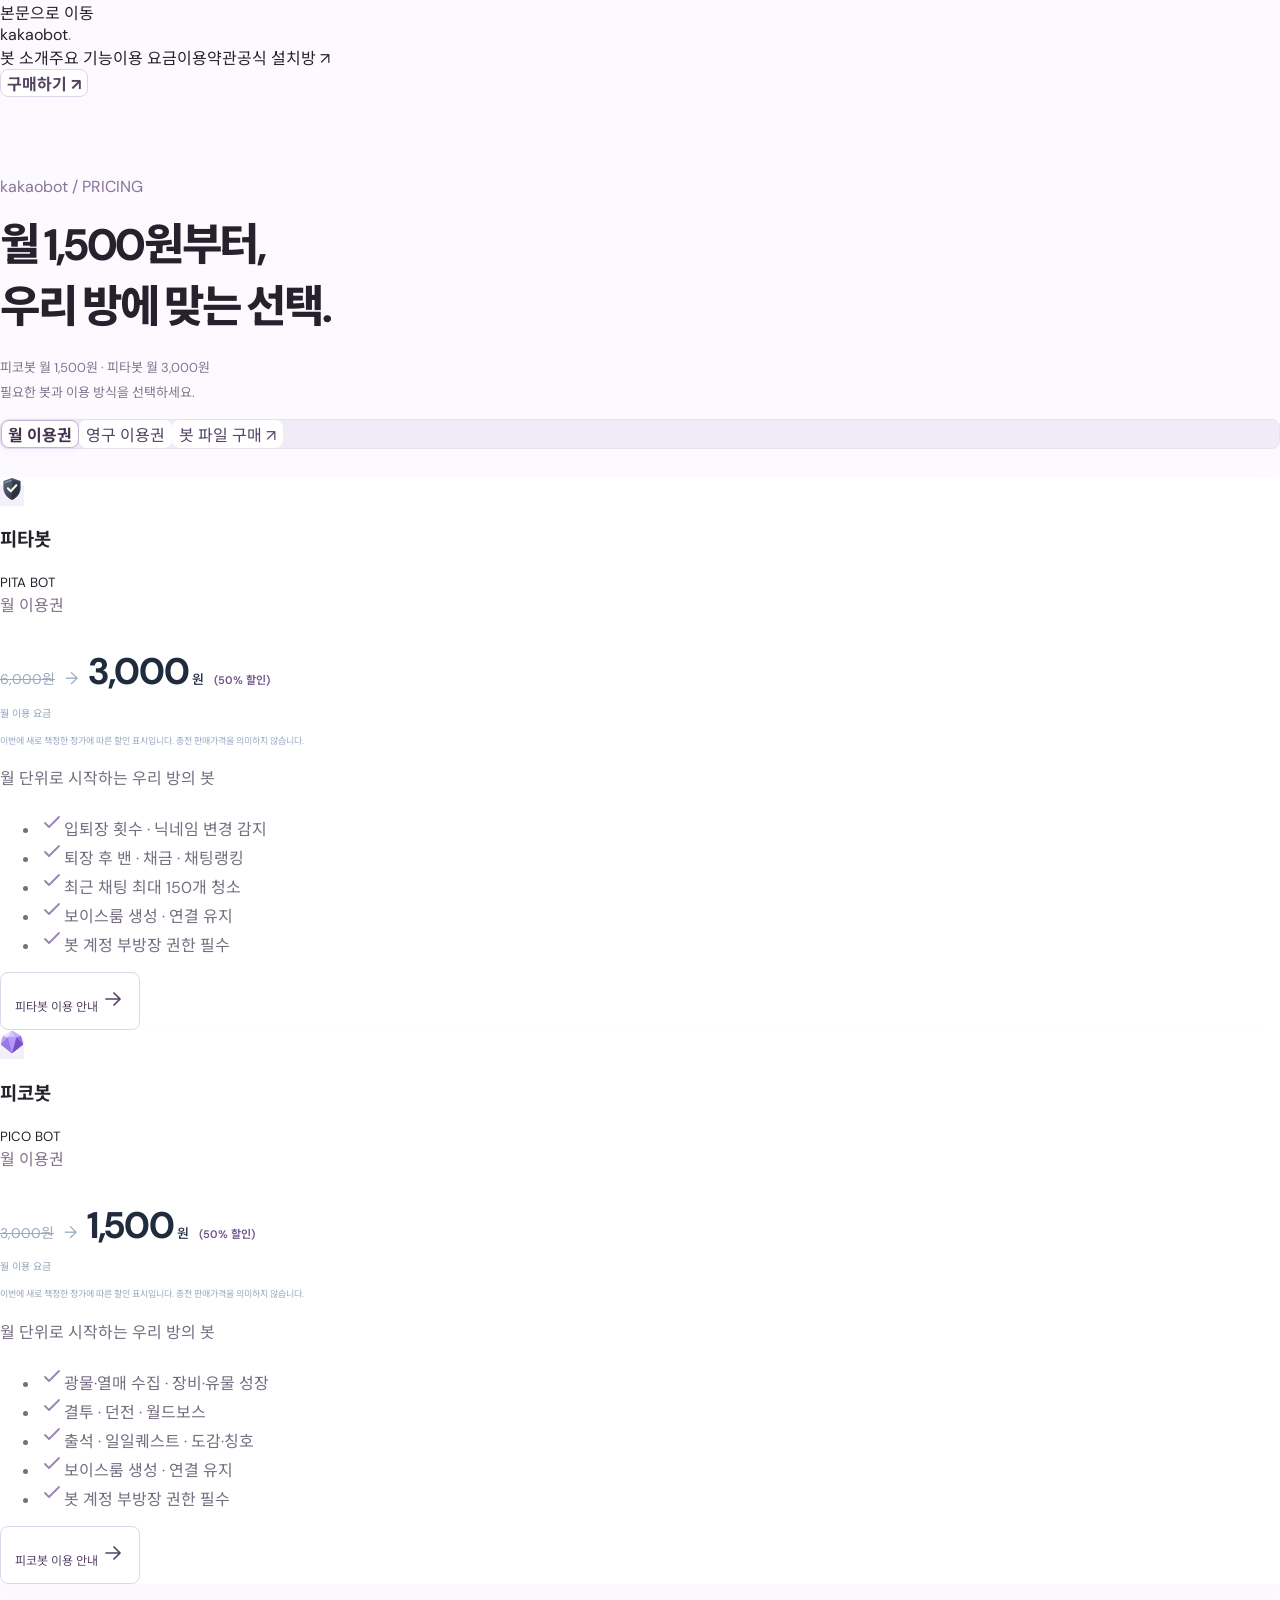
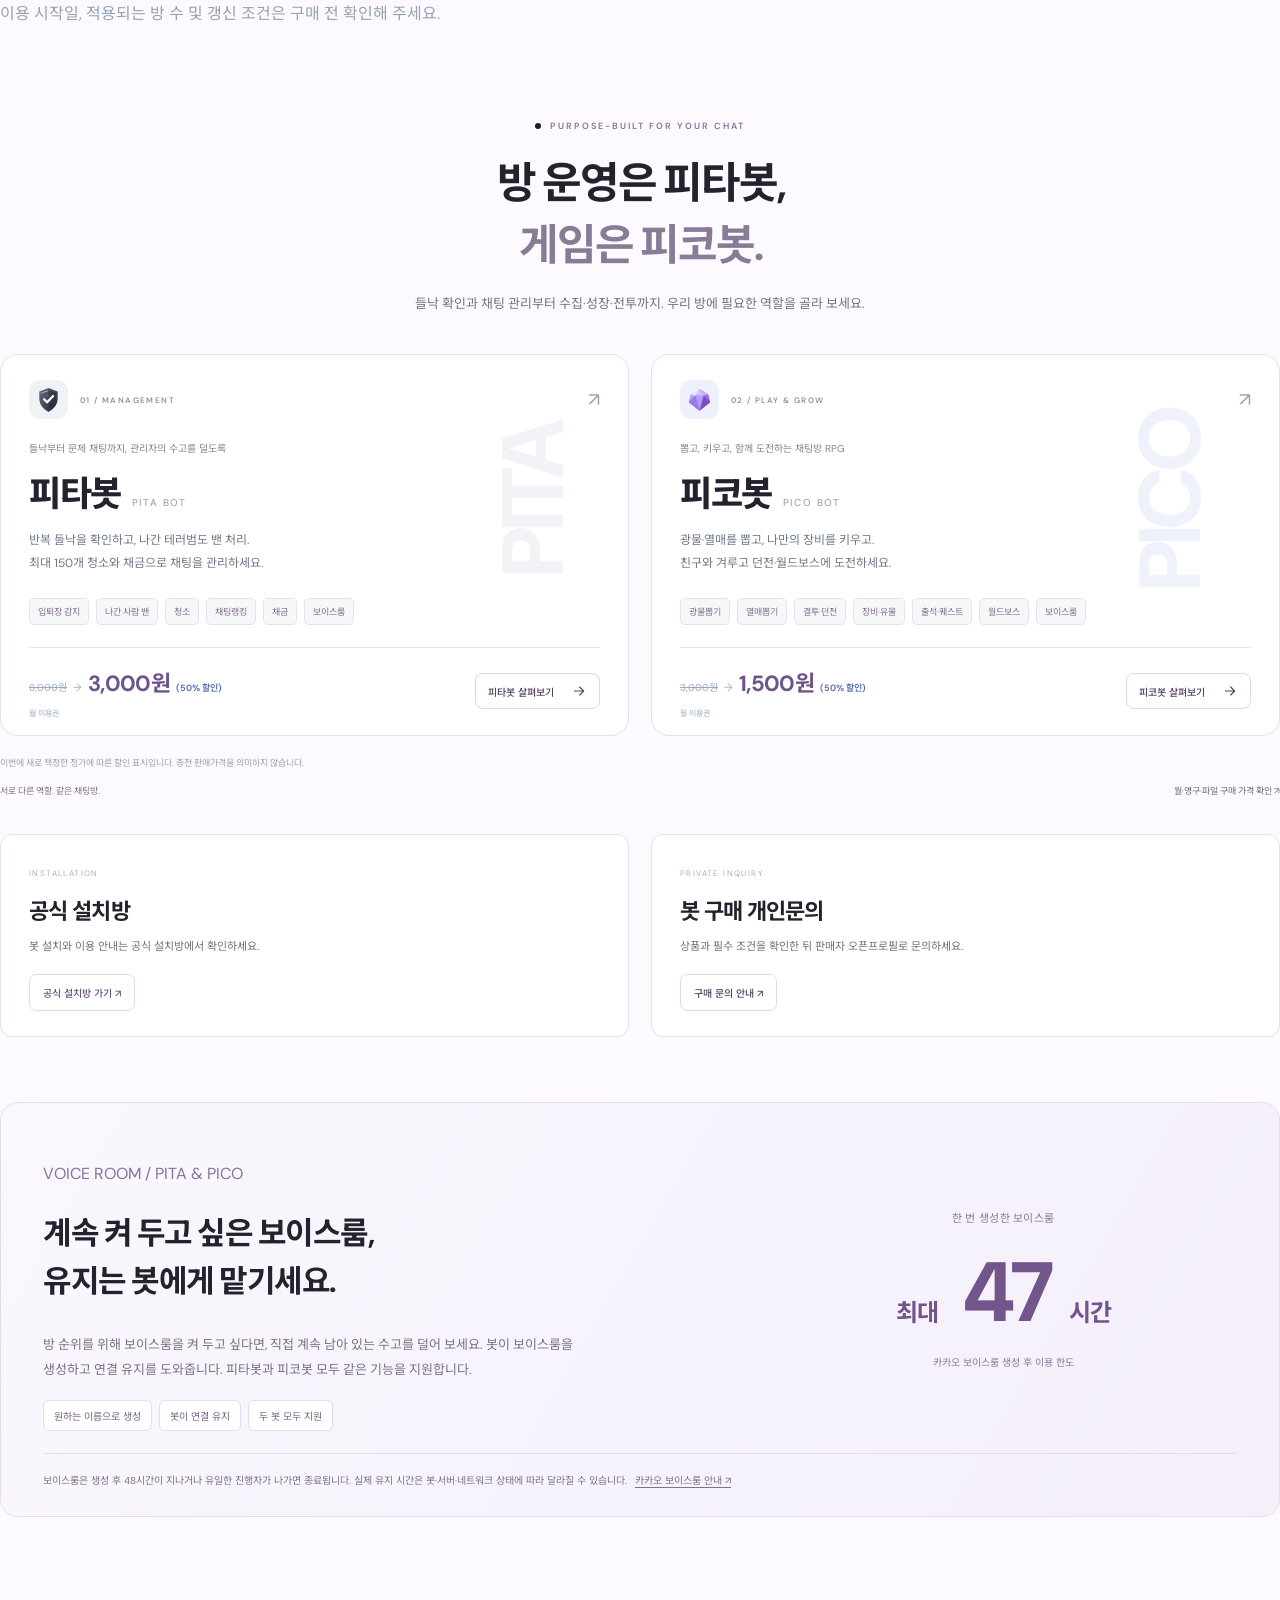
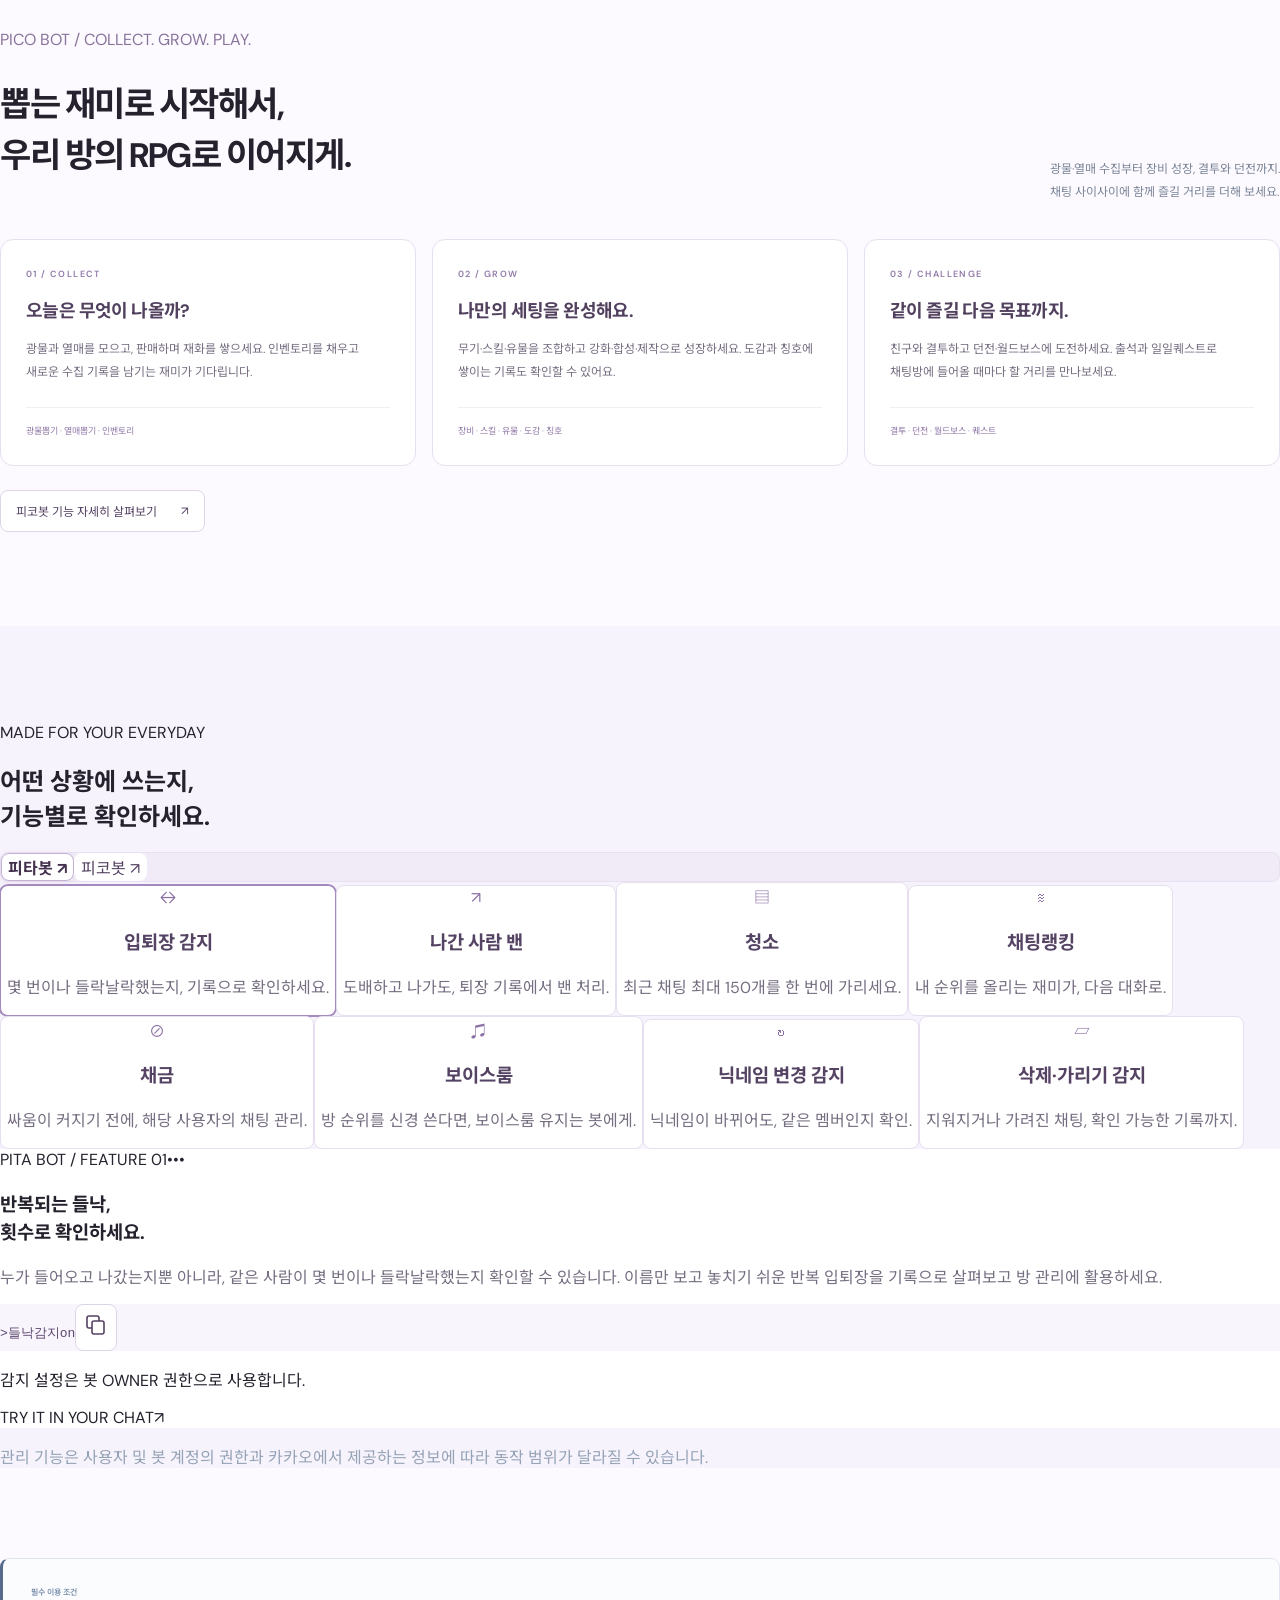
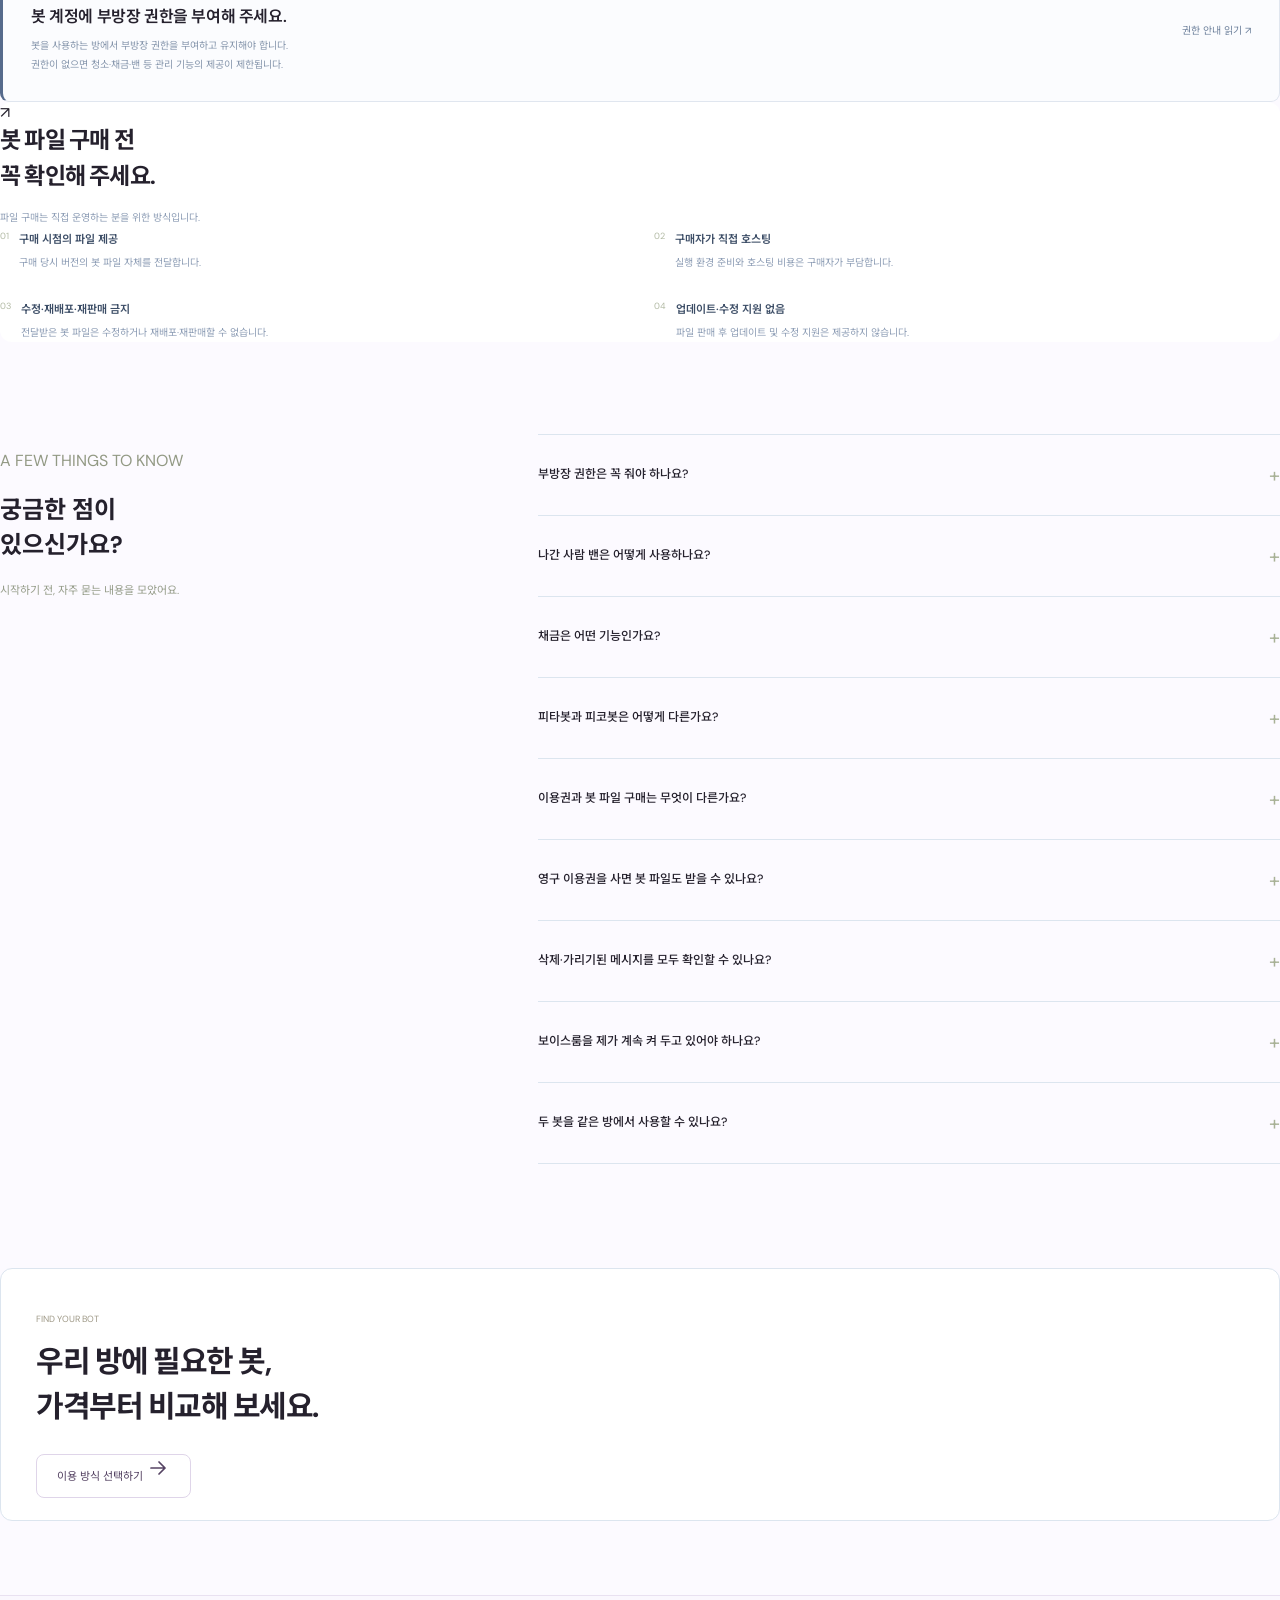
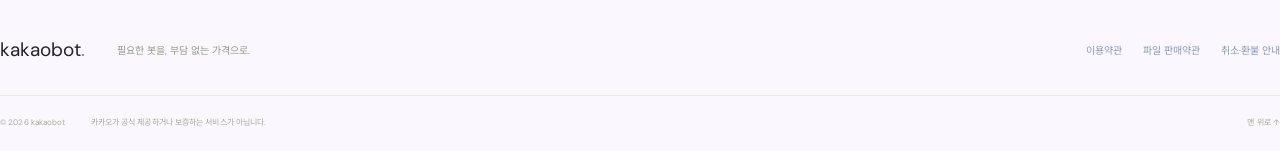
==== index.html @ 2b7bf0dc "Add the kakaobot website for GitHub Pages" ====
<!doctype html>
<html lang="ko">
<head>
  <meta charset="utf-8">
  <meta name="viewport" content="width=device-width,initial-scale=1">
  <meta name="theme-color" content="#fcfaff">
  <meta name="description" content="피코봇 월 1,500원, 피타봇 월 3,000원. 입퇴장·채팅 관리부터 광물·열매뽑기, 결투·던전과 보이스룸 유지까지. 월·영구 이용권과 파일 구매 가격을 확인하세요.">
  <meta property="og:type" content="website">
  <meta property="og:title" content="kakaobot — 월 1,500원부터 시작하는 카카오톡 봇">
  <meta property="og:description" content="피코봇 월 1,500원 · 피타봇 월 3,000원. 우리 방에 필요한 관리·게임·보이스룸 기능을 부담 없는 가격으로.">
  <meta property="og:site_name" content="kakaobot">
  <meta property="og:url" content="https://26on30318-oss.github.io/pita-pico-site/">
  <title>kakaobot — 월 1,500원부터 시작하는 카카오톡 봇</title>
  <link rel="icon" href="./favicon.svg" type="image/svg+xml">
  <link rel="stylesheet" href="./style.css">
  <script src="./app.js" defer></script>
</head>
<body>
<svg class="svg-library" aria-hidden="true" xmlns="http://www.w3.org/2000/svg">
  <defs>
    <linearGradient id="shield-gradient" x1="0" y1="0" x2="1" y2="1"><stop stop-color="#657080"/><stop offset="1" stop-color="#202735"/></linearGradient>
    <linearGradient id="gem-gradient" x1="0" y1="0" x2="1" y2="1"><stop stop-color="#9aade9"/><stop offset="1" stop-color="#4058bb"/></linearGradient>
    <symbol id="icon-shield" viewBox="0 0 120 134"><path d="M60 5 108 23v38c0 30-21 54-48 68C33 115 12 91 12 61V23Z" fill="url(#shield-gradient)"/><path d="m60 14 39 15v32c0 25-17 46-39 59Z" fill="#18202d" opacity=".38"/><path d="m37 63 16 16 31-33" fill="none" stroke="#fff9ed" stroke-width="12" stroke-linecap="round" stroke-linejoin="round"/><path d="m22 31 34-12" stroke="#a8b3c4" stroke-width="5" stroke-linecap="round"/></symbol>
    <symbol id="icon-gem" viewBox="0 0 140 140"><path d="m70 4 52 31 13 49-65 51L5 84l13-49Z" fill="url(#gem-gradient)"/><path d="m70 4 25 40H45Z" fill="#d5c4ff"/><path d="m18 35 27 9L5 84Z" fill="#b8a0f7"/><path d="m122 35-27 9 40 40Z" fill="#956de7"/><path d="m45 44 25 91L5 84Z" fill="#9d76ea"/><path d="m95 44-25 91 65-51Z" fill="#7650c4"/><path d="M45 44h50l-25 91Z" fill="#b697fb"/><path d="m70 4 52 31-27 9Z" fill="#c6adff"/><path d="m70 4-52 31 27 9Z" fill="#eee4ff"/><path d="m24 34 42-25" stroke="#fff" stroke-width="3" opacity=".6" stroke-linecap="round"/></symbol>
    <symbol id="icon-arrow" viewBox="0 0 24 24"><path d="M5 12h14m-6-6 6 6-6 6" fill="none" stroke="currentColor" stroke-width="1.7" stroke-linecap="round" stroke-linejoin="round"/></symbol>
    <symbol id="icon-check" viewBox="0 0 24 24"><path d="m5 12 4 4L19 6" fill="none" stroke="currentColor" stroke-width="1.8" stroke-linecap="round" stroke-linejoin="round"/></symbol>
    <symbol id="icon-copy" viewBox="0 0 24 24"><rect x="8" y="8" width="12" height="13" rx="2" fill="none" stroke="currentColor" stroke-width="1.6"/><path d="M15 8V5a2 2 0 0 0-2-2H5a2 2 0 0 0-2 2v8a2 2 0 0 0 2 2h3" fill="none" stroke="currentColor" stroke-width="1.6"/></symbol>
  </defs>
</svg>
<a class="skip-link" href="#main">본문으로 이동</a>
<header class="site-header">
  <div class="nav-wrap">
    <a href="#" class="brand" aria-label="kakaobot 홈"><span class="brand-symbol"><i></i><i></i></span><span>kakaobot<span class="brand-dot">.</span></span></a>
    <nav aria-label="주 메뉴"><a href="#bots">봇 소개</a><a href="#features">주요 기능</a><a href="#pricing">이용 요금</a><a href="./terms/">이용약관</a><a href="https://open.kakao.com/o/pg3SsNPi" target="_blank" rel="noopener">공식 설치방 ↗</a></nav>
    <button class="nav-cta" data-order>구매하기 <span aria-hidden="true">↗</span></button>
  </div>
</header>
<main id="main">
  <section class="section-wrap pricing-section" id="pricing" aria-labelledby="pricing-title">
    <div class="pricing-head"><p class="eyebrow">kakaobot / PRICING</p><h1 id="pricing-title">월 1,500원부터,<br>우리 방에 맞는 선택.</h1><p>피코봇 월 1,500원 · 피타봇 월 3,000원<br>필요한 봇과 이용 방식을 선택하세요.</p><div class="pill-tabs pricing-tabs" role="tablist" aria-label="구매 방식"><button role="tab" id="plan-month" aria-selected="true" aria-controls="price-grid" data-plan="month">월 이용권</button><button role="tab" id="plan-lifetime" aria-selected="false" aria-controls="price-grid" data-plan="lifetime" tabindex="-1">영구 이용권</button><button role="tab" id="plan-file" aria-selected="false" aria-controls="price-grid" data-plan="file" tabindex="-1">봇 파일 구매 <span>↗</span></button></div></div>
    <div class="price-grid" id="price-grid" role="tabpanel" aria-labelledby="plan-month"></div>
    <p class="plan-note" id="plan-note"></p>
  </section>
<section class="premium-hero section-wrap" id="bots"><p class="premium-overline"><i></i> PURPOSE-BUILT FOR YOUR CHAT</p><h2 class="product-intro-title">방 운영은 피타봇,<br><span>게임은 피코봇.</span></h2><p class="premium-description">들낙 확인과 채팅 관리부터 수집·성장·전투까지.<br class="premium-mobile-br"> 우리 방에 필요한 역할을 골라 보세요.</p><div class="premium-products">
<article class="premium-product"><div class="premium-card-top"><span class="premium-symbol"><svg aria-hidden="true"><use href="#icon-shield"/></svg></span><span>01 / MANAGEMENT</span><i>↗</i></div><div class="premium-card-body"><p>들낙부터 문제 채팅까지, 관리자의 수고를 덜도록</p><h2>피타봇<small>PITA BOT</small></h2><p>반복 들낙을 확인하고, 나간 테러범도 밴 처리.<br>최대 150개 청소와 채금으로 채팅을 관리하세요.</p><span class="premium-watermark" aria-hidden="true">PITA</span></div><ul class="premium-tags"><li>입퇴장 감지</li><li>나간 사람 밴</li><li>청소</li><li>채팅랭킹</li><li>채금</li><li>보이스룸</li></ul><div class="premium-card-bottom"><div class="premium-price-stack"><p class="premium-sale-line"><del>6,000원</del><span>→</span><b>3,000원</b><em>(50% 할인)</em></p><small>월 이용권</small></div><button data-show-features="pita">피타봇 살펴보기 <svg><use href="#icon-arrow"/></svg></button></div></article>
<article class="premium-product premium-pico"><div class="premium-card-top"><span class="premium-symbol"><svg aria-hidden="true"><use href="#icon-gem"/></svg></span><span>02 / PLAY & GROW</span><i>↗</i></div><div class="premium-card-body"><p>뽑고, 키우고, 함께 도전하는 채팅방 RPG</p><h2>피코봇<small>PICO BOT</small></h2><p>광물·열매를 뽑고, 나만의 장비를 키우고.<br>친구와 겨루고 던전·월드보스에 도전하세요.</p><span class="premium-watermark" aria-hidden="true">PICO</span></div><ul class="premium-tags"><li>광물뽑기</li><li>열매뽑기</li><li>결투·던전</li><li>장비·유물</li><li>출석·퀘스트</li><li>월드보스</li><li>보이스룸</li></ul><div class="premium-card-bottom"><div class="premium-price-stack"><p class="premium-sale-line"><del>3,000원</del><span>→</span><b>1,500원</b><em>(50% 할인)</em></p><small>월 이용권</small></div><button data-show-features="pico">피코봇 살펴보기 <svg><use href="#icon-arrow"/></svg></button></div></article>
</div><p class="premium-reference-note">이번에 새로 책정한 정가에 따른 할인 표시입니다. 종전 판매가격을 의미하지 않습니다.</p><div class="premium-note"><span>서로 다른 역할. 같은 채팅방.</span><a href="#pricing">월·영구·파일 구매 가격 확인 ↗</a></div></section>
<section class="contact-choices section-wrap" aria-label="설치와 구매 문의"><article><span>INSTALLATION</span><h2>공식 설치방</h2><p>봇 설치와 이용 안내는 공식 설치방에서 확인하세요.</p><a href="https://open.kakao.com/o/pg3SsNPi" target="_blank" rel="noopener">공식 설치방 가기 ↗</a></article><article><span>PRIVATE INQUIRY</span><h2>봇 구매 개인문의</h2><p>상품과 필수 조건을 확인한 뒤 판매자 오픈프로필로 문의하세요.</p><button data-order>구매 문의 안내 ↗</button></article></section>

<section class="shared-voice section-wrap" id="voice-room" aria-labelledby="voice-room-title">
  <div class="shared-voice-copy"><p class="eyebrow">VOICE ROOM / PITA &amp; PICO</p><h2 id="voice-room-title">계속 켜 두고 싶은 보이스룸,<br>유지는 봇에게 맡기세요.</h2><p>방 순위를 위해 보이스룸을 켜 두고 싶다면, 직접 계속 남아 있는 수고를 덜어 보세요. 봇이 보이스룸을 생성하고 연결 유지를 도와줍니다. 피타봇과 피코봇 모두 같은 기능을 지원합니다.</p><ul class="voice-benefits"><li>원하는 이름으로 생성</li><li>봇이 연결 유지</li><li>두 봇 모두 지원</li></ul></div>
  <div class="voice-duration"><span>한 번 생성한 보이스룸</span><strong>최대 <b data-count-up="48" aria-hidden="true">48</b><span class="visually-hidden">48</span>시간</strong><p>카카오 보이스룸 생성 후 이용 한도</p></div>
  <p class="voice-duration-note">보이스룸은 생성 후 48시간이 지나거나 유일한 진행자가 나가면 종료됩니다. 실제 유지 시간은 봇·서버·네트워크 상태에 따라 달라질 수 있습니다. <a href="https://www.kakaocorp.com/page/service/service/voiceroom" target="_blank" rel="noopener">카카오 보이스룸 안내 ↗</a></p>
</section>
<section class="pico-story section-wrap" aria-labelledby="pico-story-title">
  <div class="pico-story-heading"><div><p class="eyebrow">PICO BOT / COLLECT. GROW. PLAY.</p><h2 id="pico-story-title">뽑는 재미로 시작해서,<br>우리 방의 RPG로 이어지게.</h2></div><p>광물·열매 수집부터 장비 성장, 결투와 던전까지.<br>채팅 사이사이에 함께 즐길 거리를 더해 보세요.</p></div>
  <div class="pico-story-grid">
    <article><span class="pico-story-number">01 / COLLECT</span><h3>오늘은 무엇이 나올까?</h3><p>광물과 열매를 모으고, 판매하며 재화를 쌓으세요. 인벤토리를 채우고 새로운 수집 기록을 남기는 재미가 기다립니다.</p><span class="pico-story-keywords">광물뽑기 · 열매뽑기 · 인벤토리</span></article>
    <article><span class="pico-story-number">02 / GROW</span><h3>나만의 세팅을 완성해요.</h3><p>무기·스킬·유물을 조합하고 강화·합성·제작으로 성장하세요. 도감과 칭호에 쌓이는 기록도 확인할 수 있어요.</p><span class="pico-story-keywords">장비 · 스킬 · 유물 · 도감 · 칭호</span></article>
    <article><span class="pico-story-number">03 / CHALLENGE</span><h3>같이 즐길 다음 목표까지.</h3><p>친구와 결투하고 던전·월드보스에 도전하세요. 출석과 일일퀘스트로 채팅방에 들어올 때마다 할 거리를 만나보세요.</p><span class="pico-story-keywords">결투 · 던전 · 월드보스 · 퀘스트</span></article>
  </div><button class="pico-story-link" data-show-features="pico">피코봇 기능 자세히 살펴보기 <span aria-hidden="true">↗</span></button>
</section>
  <section class="feature-section" id="features" aria-labelledby="features-title"><div class="section-wrap">
    <div class="section-heading"><div><p class="eyebrow">MADE FOR YOUR EVERYDAY</p><h2 id="features-title">어떤 상황에 쓰는지,<br>기능별로 확인하세요.</h2></div><div class="pill-tabs feature-tabs" role="tablist" aria-label="봇별 기능"><button id="features-pita" role="tab" aria-selected="true" aria-controls="feature-content" data-feature-bot="pita">피타봇 <span>↗</span></button><button id="features-pico" role="tab" aria-selected="false" aria-controls="feature-content" data-feature-bot="pico" tabindex="-1">피코봇 <span>↗</span></button></div></div>
    <div id="feature-content" class="feature-layout" role="tabpanel" aria-labelledby="features-pita"><div id="feature-list" class="feature-list"></div><aside class="feature-detail" id="feature-detail"></aside></div>
    <p class="feature-disclaimer" id="feature-disclaimer"></p>
  </div></section>



  <section class="purchase-conditions section-wrap" aria-label="구매 전 이용 조건">
    <div class="permission-banner"><div><span>필수 이용 조건</span><h3>봇 계정에 부방장 권한을 부여해 주세요.</h3><p>봇을 사용하는 방에서 부방장 권한을 부여하고 유지해야 합니다.<br>권한이 없으면 청소·채금·밴 등 관리 기능의 제공이 제한됩니다.</p></div><a href="./terms/#permission">권한 안내 읽기 ↗</a></div><div class="file-policy"><div><span class="policy-icon">↗</span><h3>봇 파일 구매 전<br> 꼭 확인해 주세요.</h3><p>파일 구매는 직접 운영하는 분을 위한 방식입니다.</p></div><ul><li><span>01</span><div><b>구매 시점의 파일 제공</b><p>구매 당시 버전의 봇 파일 자체를 전달합니다.</p></div></li><li><span>02</span><div><b>구매자가 직접 호스팅</b><p>실행 환경 준비와 호스팅 비용은 구매자가 부담합니다.</p></div></li><li><span>03</span><div><b>수정·재배포·재판매 금지</b><p>전달받은 봇 파일은 수정하거나 재배포·재판매할 수 없습니다.</p></div></li><li><span>04</span><div><b>업데이트·수정 지원 없음</b><p>파일 판매 후 업데이트 및 수정 지원은 제공하지 않습니다.</p></div></li></ul></div>
  </section>

  <section class="faq-section section-wrap" id="faq" aria-labelledby="faq-title"><div><p class="eyebrow">A FEW THINGS TO KNOW</p><h2 id="faq-title">궁금한 점이<br> 있으신가요?</h2><p>시작하기 전, 자주 묻는 내용을 모았어요.</p></div><div class="faq-list"><details><summary>부방장 권한은 꼭 줘야 하나요?<span aria-hidden="true">+</span></summary><p>네. 사용하는 방에서 봇 계정에 부방장 권한을 부여하고 유지하는 것이 필수 이용 조건입니다. 청소·채금·밴 등 관리 기능은 카카오에서 요구하는 권한이 있어야 처리할 수 있습니다.</p></details><details><summary>나간 사람 밴은 어떻게 사용하나요?<span aria-hidden="true">+</span></summary><p>피타봇의 퇴장 감지 알림에 표시된 유저 ID를 확인한 뒤, &gt;ㄱㄱ와 유저 ID 또는 앞자리 4자리 이상을 입력해 승인하는 방식입니다. 실제 카카오 방장·부방장만 승인할 수 있으며, 처리는 카카오 권한과 서버 응답에 따라 달라집니다.</p></details><details><summary>채금은 어떤 기능인가요?<span aria-hidden="true">+</span></summary><p>지정한 사용자의 이후 메시지를 자동으로 가리는 방식입니다. 카카오 자체의 메시지 전송을 차단하는 기능과는 다르며, 봇의 부방장 권한이 필요합니다.</p></details>
    <details><summary>피타봇과 피코봇은 어떻게 다른가요?<span aria-hidden="true">+</span></summary><p>피타봇은 입퇴장·닉네임 변경 감지와 메시지 관리 등 방 운영에 집중합니다. 피코봇은 광물 수집, 장비·유물 성장, 결투·던전 등 게임 콘텐츠를 중심으로 구성되어 있습니다. 두 봇 모두 보이스룸 생성·나가기 기능을 지원합니다.</p></details>
    <details><summary>이용권과 봇 파일 구매는 무엇이 다른가요?<span aria-hidden="true">+</span></summary><p>월·영구 이용권은 봇 서비스를 이용하는 상품입니다. 파일 구매는 구매 시점의 봇 파일 자체를 전달받는 상품으로, 구매자가 직접 호스팅하고 비용을 부담합니다. 파일 수정·재배포·재판매는 금지되며, 이후 업데이트·수정 지원은 없습니다.</p></details>
    <details><summary>영구 이용권을 사면 봇 파일도 받을 수 있나요?<span aria-hidden="true">+</span></summary><p>영구 이용권과 봇 파일 구매는 별도 상품입니다. 영구 이용권은 파일 제공을 포함하지 않습니다. 영구 이용의 적용 범위와 운영 조건은 구매 전에 확인해 주세요.</p></details>
    <details><summary>삭제·가리기된 메시지를 모두 확인할 수 있나요?<span aria-hidden="true">+</span></summary><p>피타봇은 수신 기록이나 서버에서 확인 가능한 정보를 바탕으로 감지 내용을 안내합니다. 원문 또는 작업자 정보가 제공되지 않는 경우 확인이 제한될 수 있으며, 모든 메시지의 원문 확인을 보장하지 않습니다.</p></details>
    <details><summary>보이스룸을 제가 계속 켜 두고 있어야 하나요?<span aria-hidden="true">+</span></summary><p>방 순위를 위해 보이스룸을 켜 두려는 운영자가 직접 계속 남아 있는 수고를 줄여 주는 기능입니다. 봇이 보이스룸 생성과 연결 유지를 도와줍니다. 카카오 보이스룸은 생성 후 최대 48시간까지 이용할 수 있으며, 실제 유지 시간은 봇·서버·네트워크 상태에 따라 달라집니다. 종료된 방을 자동으로 다시 생성하는 기능은 제공하지 않습니다.</p></details>
    <details><summary>두 봇을 같은 방에서 사용할 수 있나요?<span aria-hidden="true">+</span></summary><p>네. 두 봇은 서로 다른 역할과 명령어를 사용합니다. 피타봇의 관리 기능과 피코봇의 게임 콘텐츠를 같은 방에서 함께 사용할 수 있습니다.</p></details>
  </div></section>

  <section class="closing section-wrap"><span class="closing-spark" aria-hidden="true">✳</span><p class="eyebrow">FIND YOUR BOT</p><h2>우리 방에 필요한 봇,<br>가격부터 비교해 보세요.</h2><a class="button dark" href="#pricing">이용 방식 선택하기 <svg><use href="#icon-arrow"/></svg></a></section>
</main>
<footer><div class="section-wrap footer-top"><a href="#" class="brand"><span class="brand-symbol"><i></i><i></i></span><span>kakaobot<span class="brand-dot">.</span></span></a><p>필요한 봇을, 부담 없는 가격으로.</p><div class="footer-terms"><a href="./terms/">이용약관</a><a href="./terms/#files">파일 판매약관</a><a href="./terms/#refund">취소·환불 안내</a></div></div><div class="section-wrap footer-bottom"><span>© 2026 kakaobot</span><p>카카오가 공식 제공하거나 보증하는 서비스가 아닙니다.</p><a href="#">맨 위로 ↑</a></div></footer>

<dialog id="order-dialog" aria-labelledby="order-title"><div class="order-modal"><div class="checkout-head"><b>kakaobot</b><button class="modal-close" aria-label="구매 화면 닫기">×</button></div><div class="checkout-steps"><span id="step-one" class="active">01 상품·약관 확인</span><span>→</span><span id="step-two">02 결제 안내</span></div><div id="checkout-confirm"><h2 id="order-title">구매 전 확인해 주세요.</h2><p class="modal-description">상품과 필수 이용 조건을 확인한 뒤 동의해 주세요.</p><div class="order-fields"><label>봇 선택<select id="order-bot"><option value="pita">피타봇</option><option value="pico">피코봇</option></select></label><label>구매 방식<select id="order-plan"><option value="month">월 이용권</option><option value="lifetime">영구 이용권</option><option value="file">봇 파일 구매</option></select></label></div><div id="order-summary"></div><section class="agreement-section" aria-labelledby="agreement-heading"><div class="agreement-heading"><h3 id="agreement-heading">약관 동의</h3><button type="button" class="inline-terms-toggle full-terms-toggle" id="terms-toggle-all" data-inline-terms="all" aria-expanded="false" aria-controls="checkout-full-terms">약관 전문 보기</button></div><section id="checkout-full-terms" class="inline-terms-panel full-terms-panel" role="region" aria-labelledby="terms-toggle-all" hidden></section><label class="check-all"><input type="checkbox" id="agree-all"><span>필수 항목 전체 동의</span></label><div id="agreement-list"></div><p id="agreement-status" role="status" aria-live="polite"></p></section><button class="button dark order-continue" disabled aria-describedby="agreement-status">동의하고 결제 안내 보기 <svg><use href="#icon-arrow"/></svg></button><p class="checkout-footnote">모든 필수 항목에 동의해야 다음 단계로 진행할 수 있습니다.</p></div><div id="checkout-guide" hidden><p class="eyebrow">AGREEMENTS CHECKED</p><h2 id="guide-title" tabindex="-1">이제 구매 안내를 확인하세요.</h2><div id="guide-summary"></div><div class="guide-notice"><b>봇 구매 개인문의 · 판매자 오픈프로필</b><p>문의 내용을 복사해 아래 오픈프로필로 전달하고,<br>이용 범위와 결제 방법을 안내받아 주세요.</p></div><p class="guide-not-paid">아직 결제가 이루어지지 않았습니다. 선택·동의 내역은 판매자에게 전송되지 않았습니다.</p><a class="button dark contact-button" data-contact href="https://open.kakao.com/o/sfjzPrdi" target="_blank" rel="noopener">봇 구매 개인문의 · 오픈프로필 ↗</a><button class="button dark copy-order"><svg><use href="#icon-copy"/></svg>구매 문의 내용 복사</button><p id="order-copy-feedback" role="status" aria-live="polite"></p><textarea id="order-text" class="order-text" aria-label="복사할 구매 문의 내용" readonly hidden></textarea><a class="guide-install-link" href="https://open.kakao.com/o/pg3SsNPi" target="_blank" rel="noopener">설치·이용 안내는 공식 설치방에서 ↗</a><button class="order-back">← 상품·약관 다시 확인</button></div></div></dialog>
<div class="toast" role="status" aria-live="polite"></div>
</body>
</html>
---- style.css ----
@import url('https://fonts.googleapis.com/css2?family=DM+Sans:wght@400;500;600;700&family=Noto+Sans+KR:wght@400;500;600;700;800;900&display=swap');
:root{--ink:#252721;--muted:#777970;--paper:#faf9f6;--line:#e7e6df;--orange:#e97743;--purple:#9164c9;--radius:24px}*{box-sizing:border-box}html{scroll-behavior:smooth;scroll-padding-top:100px}body{margin:0;background:var(--paper);color:var(--ink);font-family:'DM Sans','Noto Sans KR',sans-serif;-webkit-font-smoothing:antialiased;word-break:keep-all}button,input,select,textarea{font:inherit}button,a{-webkit-tap-highlight-color:transparent}button{cursor:pointer}a{color:inherit;text-decoration:none}button{color:inherit}svg{width:24px;height:24px;flex-shrink:0}.svg-library{position:absolute;width:0;height:0;overflow:hidden}button:focus-visible,a:focus-visible,summary:focus-visible,…3780 tokens truncated…adius:18px;display:grid;grid-template-columns:1fr 1.55fr;padding:35px 38px;gap:45px}.policy-icon{font-size:25px;color:#a9b199;display:block;margin-bottom:13px}.file-policy h3{font-size:23px;line-height:1.55;letter-spacing:-.8px;margin:0 0 14px}.file-policy>div p{font-size:10px;color:#969f86;line-height:1.8;margin:0}.file-policy ul{padding:0;margin:0;list-style:none;display:grid;grid-template-columns:1fr 1fr;gap:25px 28px}.file-policy li{display:flex;align-items:flex-start;gap:10px}.file-policy li>span{font-size:9px;color:#b2baa4;padding-top:3px}.file-policy b{font-size:11px;font-weight:600}.file-policy li p{font-size:10px;line-height:1.8;color:#98a08c;margin:6px 0 0}.faq-section{display:grid;grid-template-columns:1fr 1.6fr;gap:75px;padding-top:20px;padding-bottom:104px}.faq-section .eyebrow{color:#929984;margin-bottom:17px}.faq-section>div>p:not(.eyebrow){font-size:11px;color:#969d8a;line-height:1.8;margin-top:21px}.faq-list{border-top:1px solid #dfe4d5}.faq-list details{border-bottom:1px solid #dfe4d5;padding:0}.faq-list summary{font-size:12px;font-weight:500;list-style:none;cursor:pointer;display:flex;justify-content:space-between;align-items:center;gap:20px;padding:24px 0;line-height:1.6}.faq-list summary::-webkit-details-marker{display:none}.faq-list summary>span{font-size:20px;color:#a8b196;font-weight:400;flex-shrink:0;transition:transform .2s}.faq-list details[open] summary>span{transform:rotate(45deg)}.faq-list details>p{font-size:11px;line-height:1.95;color:#8b957c;margin:0 24px 24px 0}.closing{text-align:center;background:#eee9e0;border:1px solid #e7e1d4;border-radius:24px;padding:52px 24px 49px;position:relative;overflow:hidden;margin-bottom:74px}.closing .eyebrow{font-size:9px;color:#9e9886;margin-bottom:14px}.closing h2{font-size:34px;line-height:1.5;letter-spacing:-1.5px;margin:0 0 27px}.closing .button{font-size:11px;padding:14px 20px}.closing-spark{font-size:130px;color:#ded4c0;position:absolute;left:8%;bottom:22px;transform:rotate(-10deg);line-height:1}.closing:after{content:'';position:absolute;right:-40px;top:-100px;width:300px;height:300px;border:1px solid #e0d8c6;border-radius:50%;pointer-events:none}footer{border-top:1px solid var(--line);padding:36px 0 22px}.footer-top{display:flex;align-items:center;gap:32px}.footer-top .brand{font-size:19px}.footer-top .brand-symbol{transform:scale(.85) rotate(-15deg);transform-origin:left center;width:24px}.footer-top>p{font-size:10px;color:#969d88}.footer-top>a:last-child{margin-left:auto;font-size:10px;color:#7e8872}.footer-top>a:last-child span{margin-left:15px}.footer-bottom{display:flex;align-items:center;gap:25px;margin-top:28px;padding-top:19px;border-top:1px solid #e8ebdf;color:#a8ad9a;font-size:8px;letter-spacing:.1px}.footer-bottom p{margin:0;line-height:1.8}.footer-bottom>a{margin-left:auto;white-space:nowrap}dialog{max-width:calc(100% - 32px);width:480px;border:1px solid #e5e5db;border-radius:22px;background:var(--paper);padding:0;color:var(--ink);box-shadow:0 35px 120px #252d2440}dialog::backdrop{background:#252b2270;backdrop-filter:blur(6px)}.order-modal{padding:34px;position:relative}.modal-close{position:absolute;right:18px;top:15px;border:0;background:transparent;font-size:29px;font-weight:400;color:#919782;padding:2px 5px;line-height:1}.order-modal .eyebrow{font-size:9px;color:#9c9c88;margin-bottom:18px}.order-modal h2{font-size:26px;letter-spacing:-1.2px;line-height:1.5;margin-right:10px}.modal-description{font-size:11px;color:#939a84;line-height:1.8;margin:10px 0 23px}.order-fields{display:grid;grid-template-columns:1fr 1fr;gap:12px}.order-fields label{font-size:10px;color:#949b85}.order-fields select{margin-top:8px;border:1px solid #dedfd3;background:white;border-radius:8px;padding:11px 8px;width:100%;font-size:12px;color:#535b46}.order-total{display:flex;justify-content:space-between;align-items:center;border-top:1px solid #e3e6d7;border-bottom:1px solid #e3e6d7;padding:18px 0;margin-top:20px;gap:15px;font-size:12px}.order-total strong{font-size:25px;letter-spacing:-1px}.order-conditions{font-size:10px;line-height:1.9;padding-left:16px;color:#8b947b;margin:16px 0}.contact-notice{padding:14px;background:#eeefe7;border-radius:8px;margin:20px 0 16px;font-size:10px;color:#879274}.contact-notice b{font-weight:600;color:#717d5e}.contact-notice p{margin:5px 0 0;font-size:10px;line-height:1.8}.copy-order{width:100%;font-size:12px;gap:10px}.order-text{width:100%;height:140px;background:#fff;border:1px solid #ddd;border-radius:8px;padding:10px;margin-top:12px;font-size:11px;color:#5b6450}.copy-fallback{border:0;background:transparent;text-decoration:underline;margin:14px auto 0;font-size:11px}.toast{position:fixed;bottom:30px;left:50%;transform:translate(-50%,20px);z-index:100;background:#2c3425;color:#fff;padding:13px 21px;border-radius:10px;font-size:12px;opacity:0;pointer-events:none;transition:opacity .2s,transform .2s;max-width:calc(100% - 32px);text-align:center;line-height:1.7}.toast.visible{opacity:1;transform:translate(-50%,0)}body.modal-open{overflow:hidden}.demo-gem{display:flex;align-items:center;gap:12px}.demo-gem svg{width:40px;height:45px}.demo-gem p{margin:0}.pico-bubble{background:#f2ecf9}.demo-line{display:block;color:#a0a391;font-size:9px;margin-top:5px}.animate-in{animation:appear .25s ease-out}@keyframes appear{from{opacity:.3;transform:translateY(5px)}to{opacity:1;transform:translateY(0)}}
@media(min-width:1500px){.hero{min-height:710px}.hero h1{font-size:82px}.hero-visual{padding-right:32px}.chat-preview{max-width:420px}.hero-description{font-size:17px}}
@media(max-width:1100px){.section-wrap{width:calc(100% - 72px)}.nav-wrap{width:calc(100% - 60px)}.hero{gap:20px}.hero h1{font-size:65px;letter-spacing:-4px}.hero-actions{gap:18px}.hero-actions .button{padding:16px 17px;font-size:11px;gap:13px}.hero-actions .text-link{font-size:11px}.orbit{width:400px;height:400px;top:24px}.top-label{right:-1px}.bottom-label{left:-7px}.hero-visual{padding-left:12px;padding-right:12px}.product-copy{padding:26px}.product-title-row{align-items:flex-start}.category-tag{font-size:6px}.product-title-row h3 span{display:block;margin:5px 0 0}.chip-one{left:30px}.chip-two{right:23px}.feature-layout{gap:22px;grid-template-columns:1.3fr 1fr}.feature-detail{padding:24px}.feature-button{padding:17px;min-height:145px}.file-policy{gap:30px;padding:31px}.faq-section{gap:45px}.closing-spark{left:6%;font-size:100px}}
@media(max-width:800px){.section-wrap{width:calc(100% - 44px)}.nav-wrap{width:calc(100% - 40px)}.brand{font-size:19px}.brand-symbol{transform:scale(.85) rotate(-15deg);transform-origin:left center;width:24px}nav{gap:19px;font-size:11px}nav a:last-child{display:none}.nav-cta{font-size:10px;padding:10px 13px;gap:10px}.site-header{height:73px}.hero{grid-template-columns:1fr 1fr;gap:17px;padding-top:80px;padding-bottom:88px;min-height:580px}.hero h1{font-size:52px;letter-spacing:-3.3px}.hero .eyebrow{font-size:8px;letter-spacing:1px}.hero-description{font-size:12px;line-height:1.9}.hero-actions{flex-wrap:wrap;gap:15px}.hero-actions .button{font-size:10px}.hero-footnote{font-size:8px;margin-top:26px}.mini-bot{width:23px;height:23px;font-size:9px}.chat-top{padding:16px}.chat-top b{font-size:10px}.chat-top small{font-size:8px}.chat-room-icon{width:29px;height:29px;font-size:16px}.chat-switch{margin:12px 13px 0}.chat-switch button{font-size:9px;padding:7px 2px}.chat-body{padding:18px 13px 14px;min-height:265px}.chat-bubble{font-size:9px;padding:10px;max-width:210px}.chat-name{font-size:8px}.chat-avatar{width:24px;height:24px;border-radius:8px;font-size:10px}.chat-message{gap:6px}.chat-notice{font-size:8px}.chat-bottom{padding:12px;font-size:7px;gap:9px}.floating-label{font-size:8px;padding:9px 10px}.top-label{top:8px;right:-8px}.bottom-label{bottom:5px;left:-20px}.bottom-label svg{width:22px;height:22px}.orbit{width:320px;height:320px;top:52px;left:-10px}.sparkle-one{font-size:25px;left:-5px;top:13px}.sparkle-two{font-size:33px;right:-7px;bottom:40px}.strip-inner>span{font-size:7px;letter-spacing:.6px}.strip-inner p{font-size:10px}.strip-end{display:none!important}.bots-section{padding-top:76px;padding-bottom:75px}.section-heading{gap:22px;margin-bottom:30px}.section-heading h2,h2{font-size:31px;letter-spacing:-1.5px}.eyebrow{font-size:8px;letter-spacing:1.4px}.section-heading>p{font-size:10px}.product-grid{gap:18px}.product-art{height:220px}.art-kicker{font-size:6px;left:20px}.product-illustration{width:99px;height:119px}.gem-art{width:113px;height:120px}.chip-one{left:20px;top:84px}.chip-two{right:18px;bottom:48px}.art-chip{font-size:8px;padding:7px 9px}.art-star{right:29px;top:67px;font-size:28px}.pico-art .art-star{font-size:25px}.art-orbit{width:240px;height:240px;left:calc(50% - 120px)}.art-number{left:21px;font-size:7px}.product-copy{padding:23px}.product-title-row h3{font-size:16px}.category-tag{display:none}.product-title-row h3 span{display:inline-block;margin:0 0 0 5px;font-size:7px}.product-copy h4{font-size:25px;margin-top:19px}.product-copy>p{font-size:10px}.desktop-br{display:none}.product-tags{gap:5px}.product-tags>span{font-size:8px;padding:5px 7px}.product-card-bottom strong{font-size:22px}.product-card-bottom small{font-size:9px}.feature-section{padding-top:73px;padding-bottom:55px}.feature-layout{grid-template-columns:1fr 1fr;gap:17px}.feature-list{gap:10px}.feature-button{padding:13px;min-height:142px}.feature-button h3{font-size:10px}.feature-button p{font-size:8px}.feature-symbol{font-size:15px;margin-bottom:10px}.feature-detail{padding:21px}.feature-detail h3{font-size:22px}.feature-detail .detail-description{font-size:10px}.command-box{padding:12px;min-height:60px}.command-box code{font-size:10px}.detail-caption{font-size:8px}.detail-topline{font-size:7px;letter-spacing:1px}.detail-footer{font-size:6px;letter-spacing:1px}.pill-tabs button{padding:10px 19px;font-size:11px}.pricing-section{padding-top:78px;padding-bottom:70px}.pricing-head h2{font-size:33px}.file-policy{padding:26px;grid-template-columns:1fr 1.6fr;gap:25px}.file-policy h3{font-size:20px}.file-policy ul{gap:23px 17px}.file-policy b{font-size:10px}.file-policy li p{font-size:9px}.file-policy>div p{font-size:9px}.price-card{padding:25px}.price-amount{font-size:36px}.faq-section{padding-bottom:75px;gap:32px;grid-template-columns:1fr 1.5fr}.faq-section h2{font-size:30px}.faq-section>div>p:not(.eyebrow){font-size:10px}.faq-list summary{font-size:10px;padding:21px 0}.faq-list details>p{font-size:10px}.closing{padding:42px 20px;margin-bottom:55px}.closing h2{font-size:29px}.closing-spark{left:4%;font-size:78px;bottom:50px}.footer-top{gap:21px}.footer-top>p{font-size:9px}.footer-top>a:last-child{font-size:9px}.footer-bottom{font-size:7px}}
@media(max-width:600px){html{scroll-padding-top:85px}.section-wrap{width:calc(100% - 40px)}.nav-wrap{width:calc(100% - 36px);gap:15px}.site-header{height:68px}.brand{font-size:18px;gap:7px}.brand b{font-size:16px}.brand-symbol{width:23px}.nav-wrap nav{display:none}.nav-cta{font-size:10px;padding:9px 12px}.hero{display:flex;flex-direction:column;align-items:stretch;padding-top:51px;padding-bottom:45px;gap:36px;min-height:0}.hero-copy{text-align:center}.hero .eyebrow{justify-content:center;font-size:8px;letter-spacing:1.1px;margin-bottom:20px}.tiny-star{font-size:19px}.hero h1{font-size:59px;letter-spacing:-4.2px;line-height:1.22;margin-bottom:21px}.hero-description{font-size:12px;line-height:1.95;margin-bottom:24px}.hero-actions{justify-content:center;gap:19px}.hero-actions .button{padding:14px 17px;font-size:10px;gap:15px}.hero-actions .text-link{font-size:10px}.hero-footnote{justify-content:center;margin-top:23px;font-size:8px}.hero-visual{padding:18px 18px 25px;width:min(360px,100%);margin:0 auto}.chat-preview{transform:rotate(-2deg)}.chat-body{min-height:256px;padding:19px 17px 14px}.chat-top{padding:15px 18px}.chat-switch{margin:13px 17px 0}.chat-switch button{font-size:9px;padding:7px}.chat-bubble{font-size:10px;max-width:235px}.chat-user .chat-bubble{font-size:9px}.chat-name{font-size:9px}.chat-avatar{width:27px;height:27px;font-size:10px}.chat-notice{font-size:8px;margin-bottom:18px}.chat-bottom{font-size:7px;padding:12px 18px}.floating-label{font-size:8px}.top-label{right:-1px;top:0}.bottom-label{left:-1px;bottom:4px}.orbit{width:340px;height:340px;left:calc(50% - 170px);top:27px}.sparkle-one{left:3px;top:3px}.sparkle-two{right:0;bottom:47px}.strip-inner{flex-direction:column;gap:8px;text-align:center;padding:18px 0}.strip-inner>span{font-size:7px;letter-spacing:1.1px}.strip-inner p{font-size:10px}.bots-section{padding-top:56px;padding-bottom:57px}.section-heading{flex-direction:column;align-items:flex-start;gap:17px;margin-bottom:26px}.section-heading h2,h2{font-size:29px;line-height:1.45;letter-spacing:-1.5px}.section-heading>p{font-size:10px}.section-heading .eyebrow{margin-bottom:13px}.product-grid{grid-template-columns:1fr;gap:22px}.product-art{height:229px}.art-kicker{top:21px;font-size:7px;letter-spacing:1px}.product-illustration{width:111px;height:129px}.gem-art{width:124px;height:130px}.art-chip{font-size:9px;padding:8px 11px}.chip-one{left:39px;top:84px}.chip-two{right:31px;bottom:56px}.art-star{right:45px;top:54px;font-size:32px}.pico-art .art-star{font-size:29px}.art-orbit{width:270px;height:270px;left:calc(50% - 135px)}.product-copy{padding:25px}.product-title-row h3{font-size:17px}.product-title-row h3 span{font-size:7px;margin-left:7px}.category-tag{display:block;font-size:6px}.product-copy h4{font-size:27px;margin:21px 0 14px}.product-copy>p{font-size:11px}.product-tags>span{font-size:8px}.product-card-bottom{margin-top:24px;padding-top:17px}.product-card-bottom small{font-size:10px}.product-card-bottom strong{font-size:24px}.feature-section{padding-top:56px;padding-bottom:39px}.feature-section .section-heading{gap:24px}.feature-tabs{align-self:stretch;display:flex;max-width:100%;padding:4px}.feature-tabs button{flex:1;text-align:center;font-size:11px;padding:10px 15px}.feature-tabs span{margin-left:17px}.feature-layout{grid-template-columns:1fr;gap:19px}.feature-list{gap:10px}.feature-button{min-height:136px;padding:17px}.feature-button h3{font-size:11px}.feature-button p{font-size:9px;line-height:1.8}.feature-symbol{font-size:17px;margin-bottom:12px}.feature-detail{padding:25px}.detail-topline{margin-bottom:23px;font-size:8px}.feature-detail h3{font-size:24px}.feature-detail .detail-description{font-size:11px;line-height:1.9}.command-box{padding:15px}.command-box code{font-size:11px}.detail-caption{font-size:9px}.detail-footer{font-size:7px}.feature-disclaimer{text-align:left;font-size:8px;margin-top:16px}.pricing-section{padding-top:58px;padding-bottom:53px}.pricing-head h2{font-size:30px}.pricing-head>p:not(.eyebrow){font-size:11px}.pricing-head .eyebrow{font-size:8px}.pricing-tabs{margin-top:25px;max-width:100%;padding:4px;display:flex;gap:2px}.pricing-tabs button{font-size:10px;flex:1;padding:10px 7px}.pricing-tabs span{margin-left:4px;font-size:10px}.price-grid{grid-template-columns:1fr;gap:17px;margin-top:25px}.price-card{padding:26px}.price-amount{font-size:40px}.price-identity h3{font-size:17px}.price-identity small{font-size:8px}.price-plan-tag{font-size:9px}.price-description,.price-card li{font-size:11px}.price-card>.button{font-size:11px}.plan-note{font-size:9px;margin-top:17px;text-align:left;padding:0 3px}.file-policy{margin-top:36px;padding:27px;grid-template-columns:1fr;gap:28px}.policy-icon{margin-bottom:10px}.file-policy h3{font-size:23px}.file-policy h3 br{display:none}.file-policy>div p{font-size:10px}.file-policy ul{grid-template-columns:1fr;gap:20px}.file-policy li{gap:12px}.file-policy b{font-size:11px}.file-policy li p{font-size:10px;margin-top:5px}.faq-section{grid-template-columns:1fr;gap:23px;padding-top:0;padding-bottom:52px}.faq-section h2{font-size:29px}.faq-section h2 br{display:none}.faq-section>div>p:not(.eyebrow){margin-top:15px;font-size:10px}.faq-section .eyebrow{margin-bottom:13px}.faq-list summary{font-size:11px;padding:21px 0;gap:15px}.faq-list details>p{font-size:10px;margin-right:10px}.closing{padding:37px 22px 35px;margin-bottom:42px;border-radius:17px}.closing .eyebrow{font-size:7px;letter-spacing:1.3px}.closing h2{font-size:26px;letter-spacing:-1.2px;position:relative;z-index:1}.closing .button{font-size:10px;position:relative;z-index:1}.closing-spark{left:-19px;bottom:15px;font-size:83px;opacity:.75}.closing:after{width:190px;height:190px;right:-90px;top:-70px}.footer-top{flex-wrap:wrap;gap:9px 17px}.footer-top .brand{font-size:17px}.footer-top>p{font-size:9px;margin:0}.footer-top>a:last-child{margin-left:0;width:100%;margin-top:14px;font-size:9px}.footer-bottom{gap:13px;flex-wrap:wrap;font-size:7px;margin-top:24px;position:relative}.footer-bottom p{width:100%;order:3}.footer-bottom>a{position:absolute;right:0;top:19px}footer{padding:29px 0 24px}.order-modal{padding:29px 24px}.order-modal h2{font-size:23px}.order-fields{gap:10px}.order-fields select{font-size:11px}.order-total strong{font-size:24px}.toast{font-size:11px;bottom:20px;width:max-content}}
@media(prefers-reduced-motion:reduce){html{scroll-behavior:auto}*,*:before,*:after{animation:none!important;transition:none!important}.product-card:hover,.button:hover{transform:none}}

#order-copy-feedback{font-size:10px;line-height:1.8;color:#7b886a;text-align:center;margin:12px 0 0;min-height:0}#order-copy-feedback:empty{display:none}.copy-order:disabled{opacity:.65;cursor:wait}

@media(max-width:600px){.hero-visual .orbit{width:100%;height:auto;aspect-ratio:1;left:0;top:27px}}
/* White edition */
:root{--paper:#fff;--ink:#17191e;--muted:#747984;--orange:#202735;--purple:#495fca;--line:#e9ebef}body{background:#fff}.site-header{background:#ffffffed;border-color:#f0f1f3;height:82px}.brand-symbol i{background:#202735}.brand-symbol i+i{background:#495fca}.brand-dot{color:#495fca}.nav-cta{background:#202735;color:white;border-color:#202735;border-radius:7px}.nav-cta:hover{background:#3c465a}.premium-hero{padding-top:61px;padding-bottom:37px}.premium-overline{font-size:9px;font-weight:600;letter-spacing:2px;color:#7d8491;display:flex;align-items:center;justify-content:center;gap:9px;margin:0}.premium-overline i{width:6px;height:6px;border-radius:50%;background:#1c2029}.premium-hero h1{text-align:center;font-size:53px;font-weight:800;line-height:1.38;letter-spacing:-3.2px;margin:22px 0 18px}.premium-hero h1>span{color:#707783}.premium-description{text-align:center;color:#777e8a;font-size:13px;line-height:1.9;margin:0}.premium-mobile-br{display:none}.premium-products{display:grid;grid-template-columns:1fr 1fr;gap:22px;margin-top:37px}.premium-product{border:1px solid #e3e6eb;border-radius:18px;padding:25px 28px 0;position:relative;overflow:hidden;background:#fff;transition:box-shadow .2s,border-color .2s}.premium-product:hover{border-color:#bcc3d0;box-shadow:0 14px 38px #1b24470a}.premium-card-top{display:flex;align-items:center;gap:12px;position:relative;z-index:2}.premium-symbol{width:39px;height:39px;background:#f1f2f5;border-radius:11px;display:grid;place-items:center;flex-shrink:0}.premium-symbol svg{width:23px;height:26px}.premium-pico .premium-symbol{background:#eef1fc}.premium-card-top>span:not(.premium-symbol){font-size:8px;letter-spacing:1.4px;color:#8d94a0;font-weight:600}.premium-card-top>i{font-size:19px;color:#9aa1ac;margin-left:auto;font-style:normal}.premium-card-body{padding-top:21px;position:relative}.premium-card-body>p:first-child{font-size:10px;line-height:1.7;color:#808894;margin:0 0 8px}.premium-card-body h2{font-size:35px;font-weight:800;letter-spacing:-1.5px;margin:0;display:flex;align-items:baseline;gap:11px;position:relative;z-index:1}.premium-card-body h2>small{font-size:10px;font-weight:500;letter-spacing:1.4px;color:#a0a7b3}.premium-card-body>p:last-of-type{font-size:12px;color:#707988;line-height:1.9;margin:12px 0 23px;position:relative;z-index:1}.premium-watermark{position:absolute;font-size:87px;line-height:1;font-weight:800;letter-spacing:-5px;color:#f1f3f6;right:-10px;top:38px;z-index:0;transform:rotate(-90deg);pointer-events:none}.premium-pico .premium-watermark{color:#f0f2fb}.premium-tags{padding:0;list-style:none;display:flex;gap:7px;flex-wrap:wrap;position:relative;z-index:1;margin:0 0 22px}.premium-tags li{padding:6px 8px;background:#f6f7f9;border:1px solid #edf0f4;border-radius:5px;font-size:9px;color:#697484}.premium-card-bottom{border-top:1px solid var(--line);padding:17px 0;display:flex;justify-content:space-between;align-items:center;gap:15px}.premium-card-bottom p{margin:0;display:flex;align-items:baseline;gap:5px}.premium-card-bottom p>span{color:#8c95a3;font-size:10px}.premium-card-bottom p>b{font-size:24px;font-weight:700;letter-spacing:-.7px}.premium-card-bottom button{border:0;background:transparent;display:flex;align-items:center;gap:17px;font-size:10px;font-weight:500;padding:7px 0}.premium-card-bottom button svg{width:16px;height:16px}.premium-pico .premium-card-bottom button{color:#495fca}.premium-note{display:flex;justify-content:space-between;align-items:center;gap:20px;margin-top:23px;font-size:9px;color:#9199a6}.premium-note a{color:#626d7d}.feature-section{background:#fbfcfd;border-color:#e9ebef;padding-top:80px}.pill-tabs{border-radius:8px;background:#edf0f4}.pill-tabs button{border-radius:5px;color:#929baa}.pill-tabs button[aria-selected=true]{color:#26324a}.feature-button{background:white;border-color:#e0e5ef}.feature-button[aria-pressed=true]{border-color:#657995;box-shadow:0 0 0 1px #657995}.pico-theme .feature-button[aria-pressed=true]{border-color:#768ccc;box-shadow:0 0 0 1px #768ccc}.feature-button p,.feature-detail .detail-description{color:#7e8b9e}.feature-symbol,.pico-theme .feature-symbol{color:#7c91b3}.feature-detail{background:#fff;border-color:#e0e6ee}.detail-footer{border-color:#e4ebf4}.command-box{background:#202b3e;border-color:#243449}.command-box code{color:#e5edf9}.feature-disclaimer,.plan-note{color:#95a3b6}.price-card{border-color:#e1e7ef}.price-icon{background:#edf0f5}.price-card.pico .price-icon{background:#eef1fc}.price-description,.price-card li{color:#7e8fa5}.price-card>.button{background:#202b3e;color:white;border-radius:7px}.price-card.pico>.button{background:#495fba;color:white}.file-policy{background:#fff;border-color:#e0e7f1;border-radius:12px}.file-policy>div p,.file-policy li p{color:#8d9db5}.file-policy b{color:#3c4d66}.faq-list{border-color:#dce5ef}.faq-list details{border-color:#dce5ef}.faq-list details>p{color:#8396af}.closing{background:#fff;border-color:#dce5ef;text-align:left;border-radius:12px;padding:35px}.closing h2{font-size:30px;position:relative;z-index:1}.closing-spark{display:none}.closing:after{display:none}footer{background:#fbfcfe;border-color:#e4ebf4}.footer-terms{display:flex;gap:21px;margin-left:auto;font-size:10px;color:#8a9bb3}.permission-banner{border:1px solid #e0e6ef;border-left:3px solid #566b8c;border-radius:9px;display:flex;gap:20px;align-items:center;padding:27px 28px;margin:38px 0 0;background:#fbfcfe}.permission-banner>div>span{font-size:8px;color:#7a8fab;font-weight:600;display:block;margin-bottom:7px}.permission-banner h3{font-size:16px;line-height:1.6;font-weight:600;letter-spacing:-.4px;margin:0 0 8px}.permission-banner p{font-size:10px;color:#8696ac;line-height:1.85;margin:0}.permission-banner>a{font-size:10px;color:#6e819c;margin-left:auto;white-space:nowrap}[hidden]{display:none!important}
/* Consent checkout */
dialog{width:550px;max-height:calc(100dvh - 40px);border-color:#dce6f3;border-radius:18px;background:#fff}.order-modal{padding:25px 32px 28px}.checkout-head{display:flex;align-items:center;justify-content:space-between;gap:20px;margin-bottom:23px}.checkout-head>b{font-size:13px;font-weight:800;letter-spacing:-.3px}.checkout-head .modal-close{position:static;font-size:26px;color:#91a1b7}.checkout-steps{display:flex;align-items:center;gap:16px;font-size:9px;color:#a6b3c7;border-bottom:1px solid #e3ebf5;padding-bottom:17px;margin-bottom:22px}.checkout-steps>.active{color:#334864;font-weight:600}.order-modal h2{font-size:25px;letter-spacing:-1px}.modal-description{color:#8497b1;font-size:11px}.order-fields label{color:#7e93af}.order-fields select{border-color:#d9e3f0;color:#344c6d;border-radius:6px}.order-total{border-color:#dfe8f4;color:#6e87a8;font-size:12px}.order-total strong{font-size:26px;color:#213c61}.order-type-note{font-size:10px;line-height:1.8;margin:11px 0 21px;color:#8da2bf}.agreement-heading{display:flex;align-items:center;justify-content:space-between;gap:15px;margin:24px 0 12px}.agreement-heading h3{font-size:14px;font-weight:600;margin:0}.agreement-heading>a{font-size:9px;color:#88a0c1}.check-all{background:#f3f6fb;border:1px solid #e2eaf6;border-radius:7px;padding:13px;display:flex;align-items:center;gap:9px;font-size:12px;font-weight:600;color:#344d70}.order-modal input[type=checkbox]{width:17px;height:17px;accent-color:#314d76;margin:0;cursor:pointer;flex-shrink:0}.agreement-row{display:flex;align-items:flex-start;gap:9px;padding:13px 2px 0}.agreement-row label{display:flex;align-items:flex-start;gap:9px;flex:1;cursor:pointer;min-width:0}.agreement-row input{margin-top:1px!important}.agreement-row span{font-size:10px;line-height:1.8;color:#6b84a5}.agreement-row em{font-size:9px;font-style:normal;color:#4d6e9d;margin-right:5px;white-space:nowrap}.agreement-row>a{font-size:9px;color:#99acc7;white-space:nowrap;padding-top:2px;text-decoration:underline;text-underline-offset:2px}#agreement-status{font-size:9px;line-height:1.8;color:#8fa5c2;margin:15px 0 18px}#agreement-status.complete{color:#486e9f}.order-continue,.copy-order,.contact-button{width:100%;font-size:11px;padding:15px 13px;gap:12px;border-radius:7px}.order-continue:disabled{background:#e6eaf0!important;color:#a2adbd;cursor:not-allowed;transform:none}.checkout-footnote{font-size:8px;color:#a3b4cb;text-align:center;margin:11px 0 0;line-height:1.8}.guide-notice{margin:24px 0 15px;border:1px solid #d8e6f6;background:#f5f9fe;border-radius:8px;padding:17px;color:#6d90ba;font-size:11px}.guide-notice>b{color:#4c719f;font-weight:600}.guide-notice p{font-size:11px;line-height:1.9;margin:8px 0 0}.guide-not-paid{font-size:9px;line-height:1.9;color:#95acca;margin:0 0 23px}.guide-agreements{padding:16px 0;border-bottom:1px solid #dfeaf7}.guide-agreements p{font-size:10px;color:#7092bc;line-height:1.9;margin:0 0 7px}.guide-agreements small{font-size:8px;color:#a3b9d4}.order-back{display:block;margin:20px auto 0;background:none;border:0;color:#88a5c9;font-size:10px;padding:5px}#order-copy-feedback{color:#7396c1}.copy-order{margin-top:11px;background:#eef2f8!important;color:#4d668a!important}.contact-button{background:#202b3e!important;color:white!important}
/* Terms */
.terms-hero{padding:60px 0 30px;border-bottom:1px solid #e2e9f2}.terms-hero h1{font-size:43px;font-weight:800;letter-spacing:-2px;line-height:1.4;margin:0 0 18px}.terms-meta{display:flex;gap:15px;color:#8b9fb9;font-size:10px;line-height:1.8}.terms-layout{display:grid;grid-template-columns:190px 1fr;gap:65px;padding-top:40px;padding-bottom:70px;align-items:start}.terms-nav{position:sticky;top:112px;display:flex;flex-direction:column;gap:17px;font-size:11px;color:#8b9fbb}.terms-lead{border:1px solid #dce7f4;background:#f7faff;border-radius:9px;padding:22px;color:#6d8bb2;font-size:12px;line-height:1.95;margin-bottom:35px}.terms-content{min-width:0}.terms-content section{scroll-margin-top:105px;padding-bottom:25px;margin-bottom:28px;border-bottom:1px solid #e3ecf7}.terms-content h2{font-size:20px;font-weight:600;line-height:1.6;letter-spacing:-.5px;margin-bottom:16px}.terms-content p,.terms-content li{font-size:12px;line-height:2;color:#718ead}.terms-content p{margin:12px 0}.terms-content ul{padding-left:19px}.terms-content li{margin:8px 0}.terms-content strong{color:#344f72}.terms-table{width:100%;border-collapse:collapse;font-size:11px;line-height:1.7}.terms-table th,.terms-table td{text-align:left;padding:13px 9px;border-bottom:1px solid #e3edf9}.terms-table th{color:#718fb4;font-weight:500;background:#f7faff}.terms-table td{color:#56779f}.terms-source{font-size:10px;color:#8faaca;border-bottom:1px solid #cadcf3;padding-bottom:2px}
@media(max-width:900px){.premium-hero h1{font-size:46px}.premium-product{padding:23px 22px 0}.premium-tags{gap:5px}.premium-tags li{font-size:8px;padding:5px 6px}.premium-watermark{font-size:70px;right:-22px;top:47px}.premium-card-body h2{font-size:30px}.premium-card-body h2>small{font-size:8px}.premium-card-bottom button{font-size:9px;gap:10px}.premium-card-bottom p>b{font-size:21px}.terms-layout{gap:35px;grid-template-columns:150px 1fr}.footer-terms{font-size:9px;gap:14px}}
@media(max-width:600px){.site-header{height:68px}.premium-hero{padding-top:38px;padding-bottom:29px}.premium-overline{font-size:7px;letter-spacing:1.4px}.premium-hero h1{font-size:35px;letter-spacing:-2px;line-height:1.45;margin:20px 0 14px}.premium-description{font-size:10px;line-height:1.95}.premium-mobile-br{display:block}.premium-products{grid-template-columns:1fr;gap:16px;margin-top:27px}.premium-product{padding:22px 23px 0;border-radius:13px}.premium-card-top{gap:10px}.premium-card-top>span:not(.premium-symbol){font-size:8px;letter-spacing:1.1px}.premium-symbol{width:35px;height:35px}.premium-card-body{padding-top:19px}.premium-card-body h2{font-size:32px;gap:10px}.premium-card-body h2>small{font-size:9px;letter-spacing:1px}.premium-card-body>p:first-child{font-size:9px;margin-bottom:7px}.premium-card-body>p:last-of-type{font-size:11px;line-height:1.9;margin-bottom:20px}.premium-watermark{font-size:75px;right:-14px;top:41px}.premium-tags{gap:5px;min-height:0;margin-bottom:20px}.premium-tags li{font-size:8px;padding:5px 7px}.premium-card-bottom{padding:15px 0;gap:10px}.premium-card-bottom p>b{font-size:23px}.premium-card-bottom p>span{font-size:9px}.premium-card-bottom button{font-size:10px;gap:15px}.premium-note{font-size:8px;line-height:1.8;gap:10px;flex-direction:column;align-items:flex-start;margin-top:20px}.permission-banner{padding:21px 19px;gap:17px;align-items:flex-start;flex-direction:column;border-radius:8px}.permission-banner h3{font-size:13px;line-height:1.75}.permission-banner p{font-size:9px;line-height:1.95}.permission-banner p br{display:none}.permission-banner>a{font-size:9px;margin-left:0}.footer-terms{margin-left:0;width:100%;gap:19px;font-size:9px;margin-top:12px}.closing{text-align:left;padding:27px}.closing h2{font-size:26px}dialog{max-height:calc(100dvh - 22px);border-radius:13px}.order-modal{padding:22px 21px 24px}.order-modal h2{font-size:23px;letter-spacing:-1px}.checkout-head>b{font-size:12px}.checkout-steps{font-size:8px;gap:12px}.order-total strong{font-size:23px}.agreement-row{gap:7px}.agreement-row em{font-size:8px}.agreement-row>a{font-size:8px}.check-all{font-size:11px;padding:12px}.order-continue{font-size:10px;gap:10px}.terms-hero{padding-top:40px;padding-bottom:27px}.terms-hero h1{font-size:32px;letter-spacing:-1.5px}.terms-meta{font-size:9px;flex-wrap:wrap;gap:8px 15px}.terms-layout{grid-template-columns:1fr;gap:25px;padding-top:27px}.terms-nav{position:static;flex-direction:row;flex-wrap:wrap;gap:10px 17px;font-size:10px;padding-bottom:23px;border-bottom:1px solid #e3edf9}.terms-lead{font-size:11px;padding:18px}.terms-content h2{font-size:18px}.terms-content p,.terms-content li{font-size:11px}.terms-table{font-size:9px}.terms-table th,.terms-table td{padding:11px 6px}}
/* Reference pricing and separate contact destinations */
.reference-price{display:flex;align-items:center;justify-content:space-between;gap:14px;margin-top:26px;color:#8897ac;font-size:10px;line-height:1.8}.reference-price del{margin-left:5px;color:#9daabd;text-decoration-thickness:1px}.reference-price b{background:#edf1fc;color:#526ab0;font-size:9px;font-weight:600;padding:4px 8px;border-radius:4px;white-space:nowrap}.current-price-label{font-size:9px;color:#8394af;line-height:1.8;margin:17px 0 0}.reference-price~.price-amount{margin-top:6px}.price-disclosure{font-size:9px;line-height:1.85;color:#99a9c0;margin:5px 0 15px}.price-description{margin-bottom:22px}.premium-price-stack{display:flex;flex-direction:column;gap:5px;min-width:0}.premium-card-bottom .premium-reference{font-size:8px;color:#9ca9bc;gap:5px}.premium-reference del{font-size:9px}.premium-card-bottom .mini-discount{background:#edf1fc;color:#526ab0;font-size:9px;font-weight:600;padding:3px 5px;border-radius:3px;margin-right:3px}.premium-reference-note{font-size:9px;color:#96a3b6;line-height:1.9;margin:19px 0 0}.premium-note{margin-top:12px}.order-reference .reference-price{margin-top:21px}.order-reference .current-price-label{display:none}.order-reference+.order-total{margin-top:2px}.order-reference-note{font-size:9px;line-height:1.8;color:#94a9c6;margin:9px 0 0}.guide-install-link{display:block;text-align:center;font-size:10px;color:#7795bb;margin:20px 0 0;line-height:1.9}.contact-choices{display:grid;grid-template-columns:1fr 1fr;gap:22px;padding-bottom:47px}.contact-choices article{border:1px solid #e1e7ef;border-radius:12px;padding:25px 28px;background:#fff}.contact-choices article>span{font-size:8px;color:#a2afc2;letter-spacing:1.4px}.contact-choices h2{font-size:22px;letter-spacing:-.7px;margin:12px 0 10px}.contact-choices p{font-size:11px;color:#889aaf;line-height:1.9;margin:0 0 17px}.contact-choices a,.contact-choices button{font-size:10px;color:#5a7497;padding:0;background:transparent;border:0;font-weight:500}.contact-choices a:hover,.contact-choices button:hover{color:#283f65;text-decoration:underline;text-underline-offset:4px}
@media(max-width:800px){.contact-choices article{padding:23px}.contact-choices h2{font-size:20px}.contact-choices p{font-size:10px}.reference-price{font-size:9px;gap:10px}.reference-price b{font-size:8px}.price-disclosure{font-size:8px}.premium-reference-note{font-size:8px}}
@media(max-width:600px){.contact-choices{grid-template-columns:1fr;gap:14px;padding-bottom:33px}.contact-choices article{padding:23px}.contact-choices h2{font-size:21px}.contact-choices p{font-size:11px}.contact-choices a,.contact-choices button{font-size:11px}.reference-price{font-size:10px}.reference-price b{font-size:9px}.price-disclosure{font-size:9px;line-height:1.9}.premium-reference-note{font-size:8px;line-height:1.9}.premium-card-bottom .premium-reference{font-size:8px}.premium-card-bottom .premium-reference del{font-size:9px}.premium-card-bottom .mini-discount{font-size:8px}.premium-card-bottom button{font-size:9px;gap:9px}}
/* Explicit original-to-sale price treatment */
.sale-price-line{display:flex;flex-wrap:wrap;align-items:baseline;gap:10px;margin-top:28px;line-height:1.5}.sale-price-line>del{font-size:14px;color:#9aa9bd;text-decoration-thickness:1px}.sale-price-line>.price-arrow{font-size:17px;color:#9baec9}.sale-price-line>strong{font-size:37px;letter-spacing:-1.3px;font-weight:700;color:#202b3e}.sale-price-line>strong>small{font-size:13px;font-weight:500;margin-left:3px;letter-spacing:0}.sale-price-line>b{font-size:11px;color:#5069b0;font-weight:600;white-space:nowrap}.sale-plan-label{font-size:10px;color:#91a4c1;margin:5px 0 13px}.order-reference .sale-price-line{margin-top:23px}.order-reference .sale-price-line>strong{font-size:27px}.premium-card-bottom{flex-wrap:wrap}.premium-card-bottom .premium-sale-line{display:flex;flex-wrap:wrap;align-items:baseline;gap:6px;line-height:1.7}.premium-card-bottom .premium-sale-line>del{font-size:10px;color:#9ba9be}.premium-card-bottom .premium-sale-line>span{font-size:11px;color:#9caec8}.premium-card-bottom .premium-sale-line>b{font-size:22px;letter-spacing:-.7px;color:#202b3e}.premium-card-bottom .premium-sale-line>em{font-size:9px;font-weight:600;font-style:normal;color:#5069b0;white-space:nowrap}.premium-price-stack>small{font-size:8px;color:#9aabc3;font-weight:400}
@media(max-width:900px){.sale-price-line{gap:7px}.sale-price-line>strong{font-size:31px}.sale-price-line>del{font-size:12px}.sale-price-line>b{font-size:10px}.premium-card-bottom .premium-sale-line>b{font-size:20px}}
@media(max-width:600px){.sale-price-line>strong{font-size:32px}.sale-price-line>del{font-size:13px}.sale-price-line>b{font-size:10px}.premium-card-bottom{align-items:flex-start;gap:10px}.premium-card-bottom>button{margin-left:auto}.premium-card-bottom .premium-sale-line>b{font-size:23px}.premium-card-bottom .premium-sale-line>del{font-size:11px}.premium-card-bottom .premium-sale-line>em{font-size:9px}.premium-card-bottom .premium-sale-line{gap:7px}}
/* Terms remain inside the current checkout */
.inline-terms-toggle{border:0;background:transparent;color:#829bbd;font-size:9px;line-height:1.8;padding:2px 0;text-decoration:underline;text-underline-offset:3px;white-space:nowrap;flex-shrink:0}.inline-terms-toggle:hover{color:#3d5d89}.full-terms-toggle{font-size:9px;text-decoration:none}.agreement-heading .full-terms-toggle{margin-left:auto}.agreement-item .agreement-row{gap:9px}.inline-terms-panel{margin:11px 0 3px 26px;border:1px solid #dce6f3;border-radius:8px;background:#f8faff;max-height:310px;overflow:auto;overscroll-behavior:contain;scrollbar-width:thin}.full-terms-panel{margin:0 0 15px;max-height:350px}.inline-terms-content{padding:17px 16px;color:#6e86a6;font-size:10px;line-height:1.95}.inline-terms-content h4{font-size:12px;line-height:1.7;color:#3c5679;margin:0 0 12px;font-weight:600;letter-spacing:-.15px}.inline-terms-content h4:not(:first-child){margin-top:24px;padding-top:20px;border-top:1px solid #e0e9f6}.inline-terms-content p{font-size:10px;line-height:1.95;margin:9px 0;color:#718bad}.inline-terms-content ul{margin:10px 0;padding-left:17px}.inline-terms-content li{font-size:10px;line-height:1.95;margin:7px 0;color:#718bad}.inline-terms-content strong{color:#476389;font-weight:600}.inline-terms-content .terms-table{font-size:9px;width:100%;border-collapse:collapse}.inline-terms-content .terms-table th,.inline-terms-content .terms-table td{padding:9px 5px;border-bottom:1px solid #dce7f6;text-align:left}.inline-terms-content a{color:#637fa7;font-size:10px;line-height:1.9;text-decoration:underline;text-underline-offset:3px;overflow-wrap:anywhere}.inline-terms-content .underlined-link{margin-top:7px;border:0;padding:0}
@media(max-width:600px){.inline-terms-toggle,.full-terms-toggle{font-size:9px}.inline-terms-panel{margin-left:0;max-height:40dvh}.full-terms-panel{max-height:43dvh}.inline-terms-content{padding:15px 13px}.inline-terms-content h4{font-size:12px}.inline-terms-content p,.inline-terms-content li{font-size:11px}.inline-terms-content .terms-table{font-size:8px}.inline-terms-content .terms-table th,.inline-terms-content .terms-table td{padding:8px 4px}}

/* Shared voice-room benefits and Pico gameplay introduction. */
.shared-voice{margin-top:18px;margin-bottom:96px;padding:44px 42px 26px;display:grid;grid-template-columns:1.45fr 1fr;column-gap:48px;row-gap:22px;border:1px solid #e2e6ee;border-radius:18px;background:linear-gradient(120deg,#fbfcff,#f5f7fc)}
.shared-voice .eyebrow{color:#627ba2;margin-bottom:15px}.shared-voice h2{font-size:31px;letter-spacing:-1.5px;line-height:1.55}.shared-voice-copy>p:not(.eyebrow){font-size:13px;line-height:1.95;color:#6e7a8d;margin:17px 0 18px;max-width:530px}
.voice-benefits{padding:0;margin:0;list-style:none;display:flex;flex-wrap:wrap;gap:7px}.voice-benefits li{font-size:10px;padding:7px 10px;background:#fff;border:1px solid #e2e7f0;border-radius:6px;color:#5d6e87}.voice-duration{align-self:center;justify-self:center;text-align:center;white-space:nowrap}.voice-duration>span{display:block;font-size:11px;color:#7e8ca2;letter-spacing:.3px}.voice-duration strong{display:block;font-size:24px;color:#304b73;line-height:1.3;margin:13px 0 7px;letter-spacing:-1px}.voice-duration b{font-size:84px;font-weight:800;letter-spacing:-5px;margin:0 5px}.voice-duration>p{font-size:10px;color:#7e8ca2;margin:0}.voice-duration-note{grid-column:1/-1;border-top:1px solid #e1e7f0;padding-top:17px;font-size:10px;line-height:1.9;color:#7a879a;margin:0}.voice-duration-note a{text-decoration:underline;text-underline-offset:3px;white-space:nowrap;margin-left:5px}
.pico-story{padding-bottom:94px}.pico-story-heading{display:flex;justify-content:space-between;align-items:flex-end;gap:30px;margin-bottom:30px}.pico-story .eyebrow{color:#6f83b7;margin-bottom:15px}.pico-story h2{font-size:34px;line-height:1.5;letter-spacing:-1.5px}.pico-story-heading>p{font-size:12px;line-height:1.95;color:#7a8597;margin:0 0 4px;max-width:390px}.pico-story-grid{display:grid;grid-template-columns:repeat(3,minmax(0,1fr));gap:16px}.pico-story-grid article{padding:28px 25px 25px;border:1px solid #e3e7ef;border-radius:13px;background:#fff;display:flex;flex-direction:column;align-items:flex-start}.pico-story-number{font-size:9px;letter-spacing:1.4px;color:#8194c2;font-weight:600}.pico-story-grid h3{font-size:18px;letter-spacing:-.6px;line-height:1.5;margin:18px 0 13px;color:#2d384d}.pico-story-grid p{font-size:12px;color:#7a8699;line-height:1.9;margin:0 0 24px}.pico-story-keywords{font-size:9px;line-height:1.8;color:#6079ac;border-top:1px solid #edf0f5;padding-top:15px;width:100%;margin-top:auto}.pico-story-link{display:flex;gap:24px;align-items:center;margin-top:24px;padding:0 0 6px;border:0;border-bottom:1px solid #bdc8dc;background:none;font-size:12px;color:#506a9d}.pico-story-link:hover{color:#263f71}
@media(max-width:900px){.shared-voice{column-gap:25px;padding:33px 29px 24px}.shared-voice h2{font-size:26px}.voice-duration b{font-size:68px}.pico-story-heading{align-items:flex-start;flex-direction:column;gap:18px}.pico-story h2{font-size:30px}.pico-story-grid{gap:12px}.pico-story-grid article{padding:23px 18px}.pico-story-grid h3{font-size:16px}.pico-story-grid p{font-size:11px}}
@media(max-width:600px){.shared-voice{grid-template-columns:1fr;row-gap:27px;margin-top:2px;margin-bottom:62px;padding:27px 23px 22px;border-radius:13px}.shared-voice h2{font-size:24px;letter-spacing:-1px}.shared-voice-copy>p:not(.eyebrow){font-size:12px}.voice-benefits li{font-size:9px;padding:6px 8px}.voice-duration{justify-self:start;text-align:left;border-left:2px solid #b6c6e2;padding-left:19px}.voice-duration strong{font-size:21px;margin:5px 0}.voice-duration b{font-size:66px}.voice-duration-note{font-size:10px}.pico-story{padding-bottom:62px}.pico-story h2{font-size:27px;letter-spacing:-1.2px}.pico-story-heading{margin-bottom:24px}.pico-story-heading>p{font-size:12px}.pico-story-grid{grid-template-columns:1fr;gap:12px}.pico-story-grid article{padding:23px}.pico-story-grid h3{font-size:18px;margin-top:12px}.pico-story-grid p{font-size:12px;margin-bottom:18px}.pico-story-keywords{font-size:10px}}

/* Keep the animated duration stable and its accessible value unchanged. */
.voice-duration [data-count-up]{display:inline-block;min-width:2ch;text-align:center;font-variant-numeric:tabular-nums}
.visually-hidden{position:absolute;width:1px;height:1px;padding:0;margin:-1px;overflow:hidden;clip:rect(0,0,0,0);white-space:nowrap;border:0}

/* A near-white lavender canvas, with white controls throughout. */
:root{--paper:#fcfaff;--ink:#25212d;--muted:#756e80;--line:#e9e3f0;--orange:#69577e;--purple:#75618f}
body{background:var(--paper)}
.site-header{background:rgba(252,250,255,.96);border-color:var(--line)}
.brand-symbol i:last-child{background:#8e78ad}.brand-dot{color:#8e78ad}
button,.button,.button.dark,.nav-cta,.contact-button,.price-card>.button,.price-card.pico>.button,.command-box button,.pill-tabs button,.chat-switch button,.premium-card-bottom button,.contact-choices button,.pico-story-link,.inline-terms-toggle,.order-back{background:#fff!important;color:#554363!important;border:1px solid #dfd5e9;border-radius:8px}
.button.dark:hover,.nav-cta:hover,.price-card>.button:hover,.contact-button:hover,button:hover{background:#fff!important;border-color:#aa95c1;box-shadow:0 3px 12px #5f447b0a}
.button:disabled{background:#fff!important;color:#a69eaf!important;border-color:#ece7f1;box-shadow:none;opacity:.72}
button:focus-visible,a:focus-visible,summary:focus-visible,select:focus-visible{outline-color:#8c73ab}
.nav-cta{font-weight:700}
.pill-tabs{background:#f0ebf6;border:1px solid #e9e1f1;gap:6px}
.pill-tabs button{border-color:transparent;box-shadow:none}
.pill-tabs button[aria-selected=true]{color:#44314f!important;border-color:#c5b3d7;box-shadow:0 2px 8px #5b416911;font-weight:700}
.feature-button{background:#fff!important;border-color:#e7dff0}
.feature-button[aria-pressed=true],.pico-theme .feature-button[aria-pressed=true]{border-color:#a38abf;box-shadow:0 0 0 1px #a38abf}
.feature-symbol,.pico-theme .feature-symbol{color:#8a70a5}
.feature-section{background:#f7f3fc}
.feature-detail,.premium-product,.price-card,.contact-choices article,.pico-story-grid article{background:#fff;border-color:#e6dfee}
.feature-button p,.feature-detail .detail-description,.price-description,.price-card li,.contact-choices p,.pico-story-grid p{color:#766e81}
.premium-overline,.pricing-head .eyebrow,.shared-voice .eyebrow,.pico-story .eyebrow{color:#88739b}
.product-intro-title{text-align:center;font-size:43px;line-height:1.45;letter-spacing:-2px;margin:20px 0 16px}
.product-intro-title>span{color:#897a96}
.premium-hero{padding-top:58px}
.premium-description{color:#7a7185}
.premium-card-bottom button{padding:9px 12px}
.premium-price-stack .premium-sale-line>b,.premium-sale-line em,.sale-price-line>b{color:#6e548a}
.premium-note,.premium-tags li,.price-plan-tag{border-color:#e8e0ef;color:#82718e}
.price-icon,.price-card.pico .price-icon{background:#f4eff9}
.price-card li svg,.price-card.pico li svg{color:#9b83b3}
.pricing-section{padding-top:54px;padding-bottom:22px}
.pricing-head h1{font-size:44px;font-weight:800;line-height:1.4;letter-spacing:-2.3px;margin:0 0 18px}
.pricing-head>p:not(.eyebrow){color:#82768f;line-height:1.9;font-size:13px}
.pricing-head .eyebrow{margin-bottom:18px}
.price-grid{margin-top:28px}
.price-card{box-shadow:0 8px 30px #70538b04}
.price-card>.button{font-size:12px;padding:14px}
.purchase-conditions{padding-top:36px;padding-bottom:72px}
.contact-choices button,.contact-choices a{display:inline-flex;padding:10px 13px;border:1px solid #e2d9ec;border-radius:7px;background:#fff;color:#6c537f}
.shared-voice{background:linear-gradient(120deg,#faf7fe,#f4effa);border-color:#e6dced}
.shared-voice-copy>p:not(.eyebrow),.voice-duration-note{color:#7d7289}
.voice-duration strong{color:#71558b}
.voice-duration>span,.voice-duration>p{color:#8b7b9a}
.voice-benefits li{color:#796487;border-color:#e5dcec}
.voice-duration-note{border-color:#e5dcec}
.pico-story-number,.pico-story-keywords{color:#917aa8}
.pico-story-grid h3{color:#51405e}
.pico-story-link{padding:11px 15px}
.command-box{background:#f8f5fc;border-color:#e3daed}
.command-box code{color:#5c456f}
.command-box button{padding:8px}
dialog{background:#fcfaff;border-color:#e5dced}
.check-all{background:#f5f0fa;border-color:#e5dced}
.inline-terms-panel{background:#faf7fe;border-color:#e4d9ed}
.inline-terms-toggle{padding:3px 8px;font-size:10px}
.inline-terms-content,.inline-terms-content p,.inline-terms-content li{color:#786a86}
.inline-terms-content h4,.inline-terms-content strong{color:#5f456f}
input[type=checkbox]{accent-color:#8c73aa}
footer{border-color:#e9e1f1;background:#faf7fe}
@media(max-width:600px){
 .pricing-section{padding-top:30px;padding-bottom:18px}
 .pricing-head h1{font-size:31px;letter-spacing:-1.5px;margin-bottom:16px}
 .pricing-head .eyebrow{font-size:9px;letter-spacing:1.4px}
 .pricing-head>p:not(.eyebrow){font-size:12px}
 .pricing-tabs{margin-top:23px}
 .pricing-tabs button{padding:12px 6px;min-height:44px;font-size:11px}
 .price-grid{margin-top:23px}
 .product-intro-title{font-size:29px;letter-spacing:-1.3px}
 .premium-card-bottom button{padding:8px 10px;font-size:10px}
 .premium-hero{padding-top:38px}
 .purchase-conditions{padding-top:24px;padding-bottom:44px}
 .voice-duration{border-left-color:#c5afd8}
 .feature-button{min-height:145px}
 .feature-button p{font-size:10px}
}
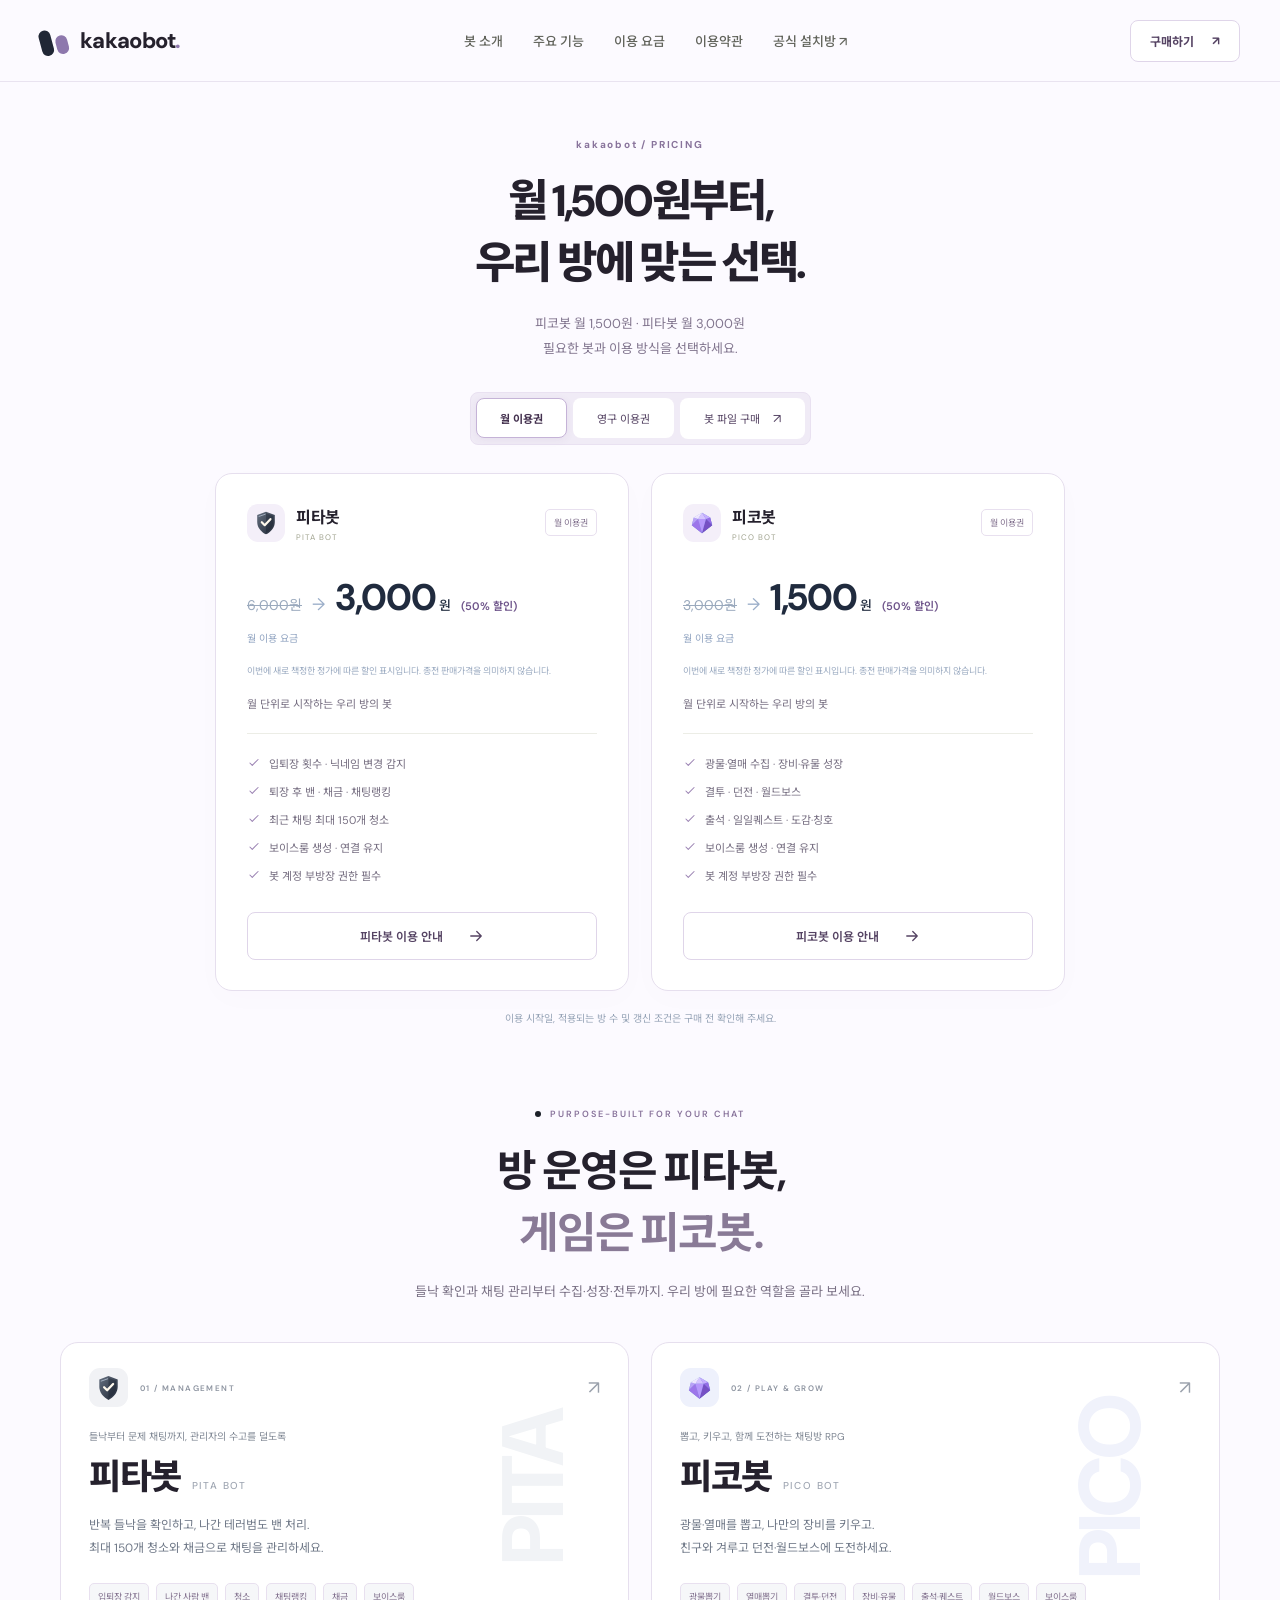
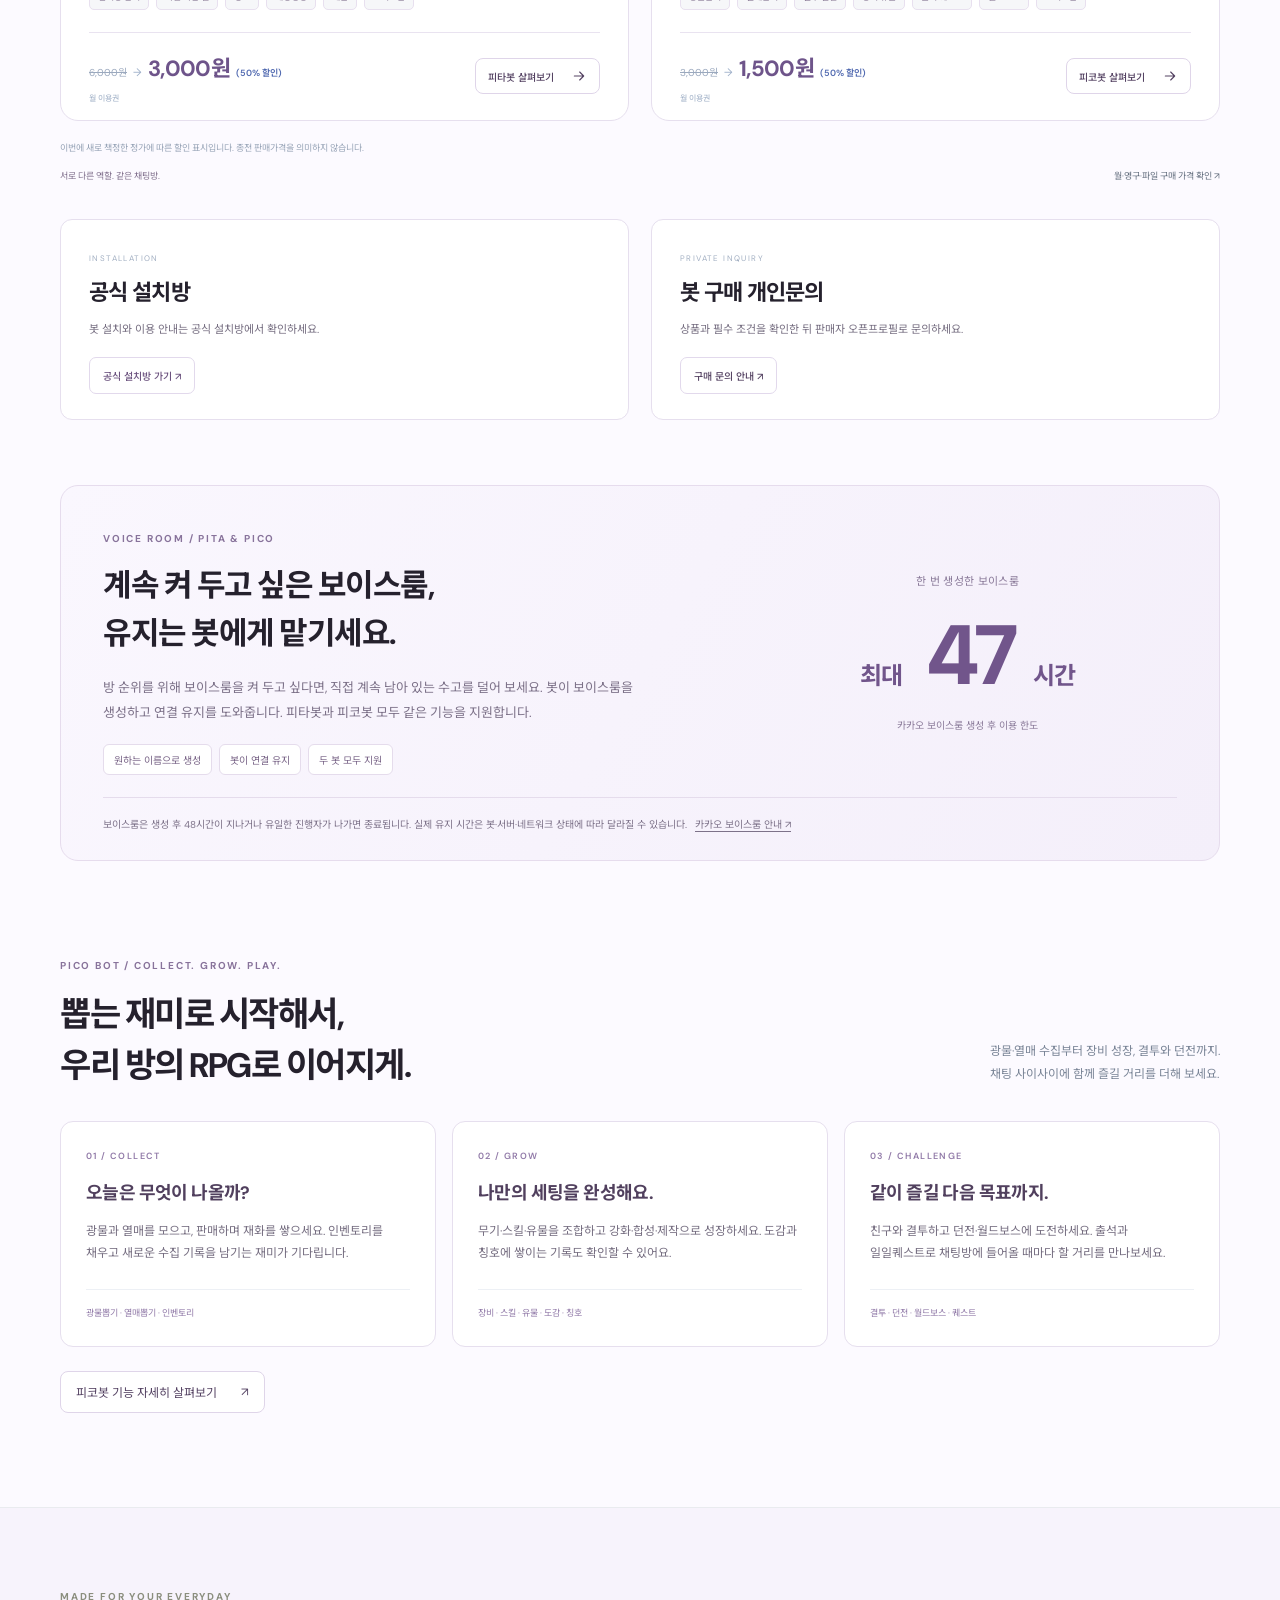
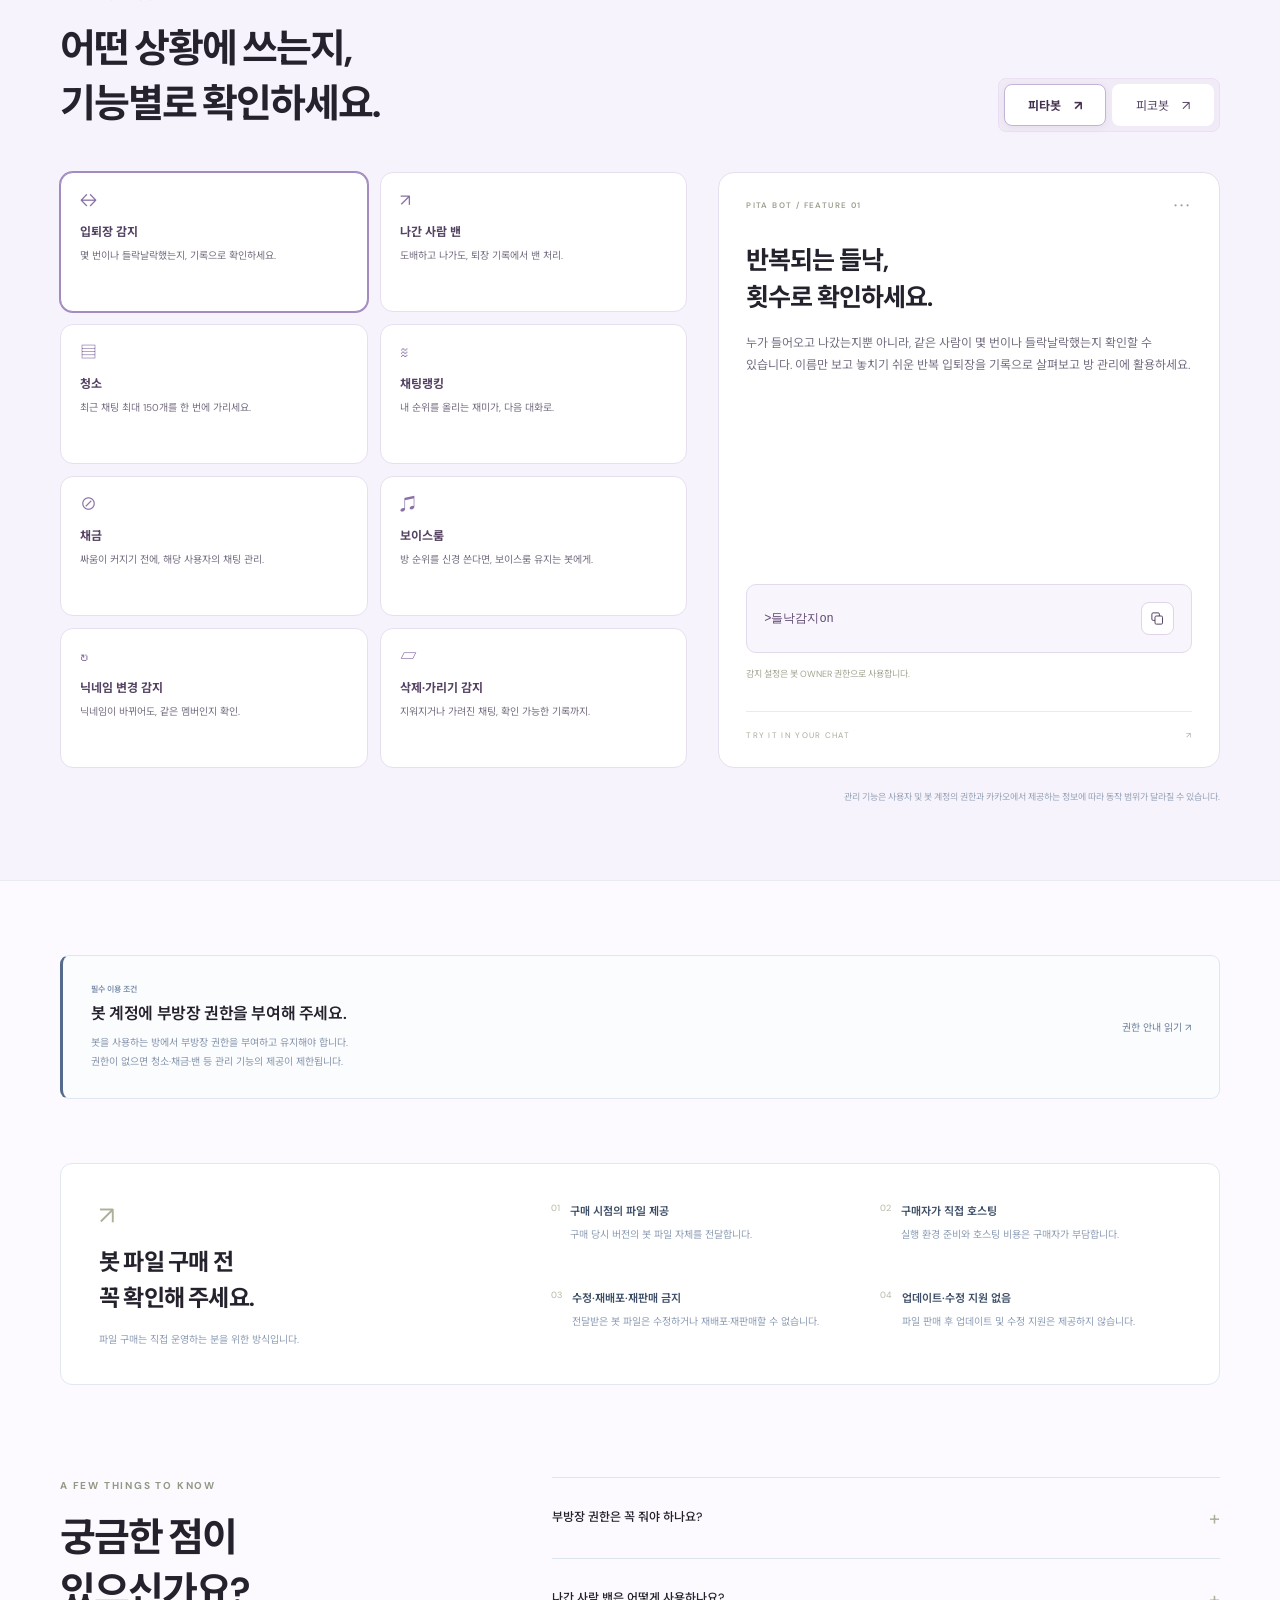
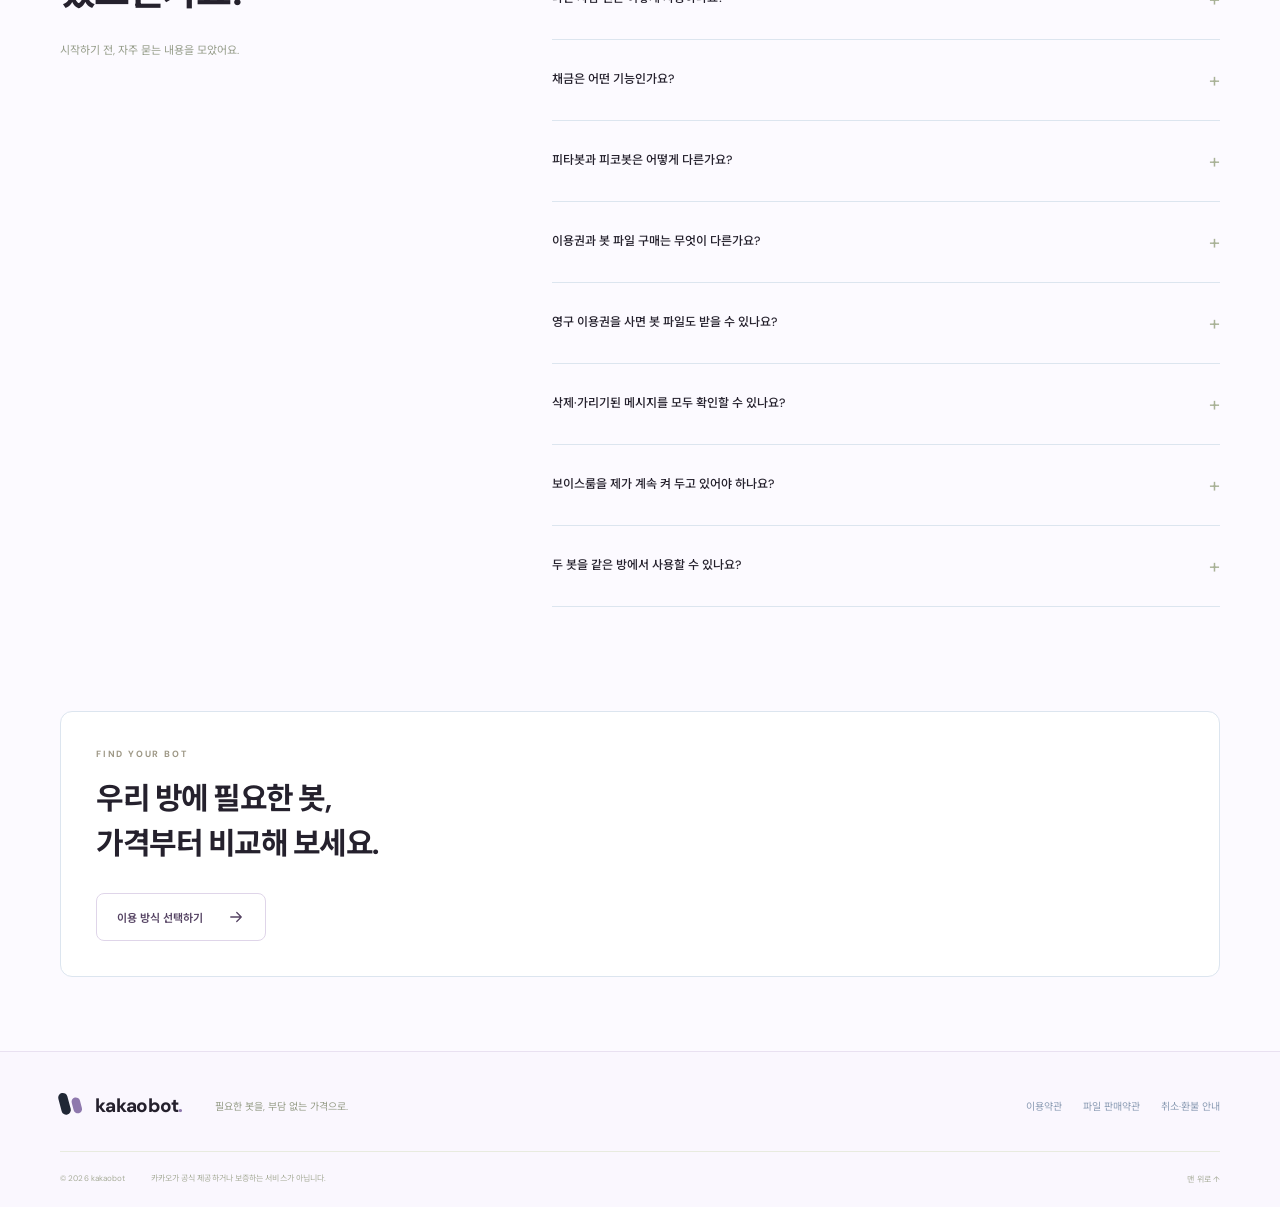
==== commit 4a24f925: "Restore the complete stylesheet for GitHub Pages" ====
--- a/index.html
+++ b/index.html
@@ -12,8 +12,8 @@
   <meta property="og:url" content="https://26on30318-oss.github.io/pita-pico-site/">
   <title>kakaobot — 월 1,500원부터 시작하는 카카오톡 봇</title>
   <link rel="icon" href="./favicon.svg" type="image/svg+xml">
-  <link rel="stylesheet" href="./style.css">
-  <script src="./app.js" defer></script>
+  <link rel="stylesheet" href="./style.css?v=2">
+  <script src="./app.js?v=2" defer></script>
 </head>
 <body>
 <svg class="svg-library" aria-hidden="true" xmlns="http://www.w3.org/2000/svg">
--- a/style.css
+++ b/style.css
@@ -1,5 +1,5 @@
 @import url('https://fonts.googleapis.com/css2?family=DM+Sans:wght@400;500;600;700&family=Noto+Sans+KR:wght@400;500;600;700;800;900&display=swap');
-:root{--ink:#252721;--muted:#777970;--paper:#faf9f6;--line:#e7e6df;--orange:#e97743;--purple:#9164c9;--radius:24px}*{box-sizing:border-box}html{scroll-behavior:smooth;scroll-padding-top:100px}body{margin:0;background:var(--paper);color:var(--ink);font-family:'DM Sans','Noto Sans KR',sans-serif;-webkit-font-smoothing:antialiased;word-break:keep-all}button,input,select,textarea{font:inherit}button,a{-webkit-tap-highlight-color:transparent}button{cursor:pointer}a{color:inherit;text-decoration:none}button{color:inherit}svg{width:24px;height:24px;flex-shrink:0}.svg-library{position:absolute;width:0;height:0;overflow:hidden}button:focus-visible,a:focus-visible,summary:focus-visible,…3780 tokens truncated…adius:18px;display:grid;grid-template-columns:1fr 1.55fr;padding:35px 38px;gap:45px}.policy-icon{font-size:25px;color:#a9b199;display:block;margin-bottom:13px}.file-policy h3{font-size:23px;line-height:1.55;letter-spacing:-.8px;margin:0 0 14px}.file-policy>div p{font-size:10px;color:#969f86;line-height:1.8;margin:0}.file-policy ul{padding:0;margin:0;list-style:none;display:grid;grid-template-columns:1fr 1fr;gap:25px 28px}.file-policy li{display:flex;align-items:flex-start;gap:10px}.file-policy li>span{font-size:9px;color:#b2baa4;padding-top:3px}.file-policy b{font-size:11px;font-weight:600}.file-policy li p{font-size:10px;line-height:1.8;color:#98a08c;margin:6px 0 0}.faq-section{display:grid;grid-template-columns:1fr 1.6fr;gap:75px;padding-top:20px;padding-bottom:104px}.faq-section .eyebrow{color:#929984;margin-bottom:17px}.faq-section>div>p:not(.eyebrow){font-size:11px;color:#969d8a;line-height:1.8;margin-top:21px}.faq-list{border-top:1px solid #dfe4d5}.faq-list details{border-bottom:1px solid #dfe4d5;padding:0}.faq-list summary{font-size:12px;font-weight:500;list-style:none;cursor:pointer;display:flex;justify-content:space-between;align-items:center;gap:20px;padding:24px 0;line-height:1.6}.faq-list summary::-webkit-details-marker{display:none}.faq-list summary>span{font-size:20px;color:#a8b196;font-weight:400;flex-shrink:0;transition:transform .2s}.faq-list details[open] summary>span{transform:rotate(45deg)}.faq-list details>p{font-size:11px;line-height:1.95;color:#8b957c;margin:0 24px 24px 0}.closing{text-align:center;background:#eee9e0;border:1px solid #e7e1d4;border-radius:24px;padding:52px 24px 49px;position:relative;overflow:hidden;margin-bottom:74px}.closing .eyebrow{font-size:9px;color:#9e9886;margin-bottom:14px}.closing h2{font-size:34px;line-height:1.5;letter-spacing:-1.5px;margin:0 0 27px}.closing .button{font-size:11px;padding:14px 20px}.closing-spark{font-size:130px;color:#ded4c0;position:absolute;left:8%;bottom:22px;transform:rotate(-10deg);line-height:1}.closing:after{content:'';position:absolute;right:-40px;top:-100px;width:300px;height:300px;border:1px solid #e0d8c6;border-radius:50%;pointer-events:none}footer{border-top:1px solid var(--line);padding:36px 0 22px}.footer-top{display:flex;align-items:center;gap:32px}.footer-top .brand{font-size:19px}.footer-top .brand-symbol{transform:scale(.85) rotate(-15deg);transform-origin:left center;width:24px}.footer-top>p{font-size:10px;color:#969d88}.footer-top>a:last-child{margin-left:auto;font-size:10px;color:#7e8872}.footer-top>a:last-child span{margin-left:15px}.footer-bottom{display:flex;align-items:center;gap:25px;margin-top:28px;padding-top:19px;border-top:1px solid #e8ebdf;color:#a8ad9a;font-size:8px;letter-spacing:.1px}.footer-bottom p{margin:0;line-height:1.8}.footer-bottom>a{margin-left:auto;white-space:nowrap}dialog{max-width:calc(100% - 32px);width:480px;border:1px solid #e5e5db;border-radius:22px;background:var(--paper);padding:0;color:var(--ink);box-shadow:0 35px 120px #252d2440}dialog::backdrop{background:#252b2270;backdrop-filter:blur(6px)}.order-modal{padding:34px;position:relative}.modal-close{position:absolute;right:18px;top:15px;border:0;background:transparent;font-size:29px;font-weight:400;color:#919782;padding:2px 5px;line-height:1}.order-modal .eyebrow{font-size:9px;color:#9c9c88;margin-bottom:18px}.order-modal h2{font-size:26px;letter-spacing:-1.2px;line-height:1.5;margin-right:10px}.modal-description{font-size:11px;color:#939a84;line-height:1.8;margin:10px 0 23px}.order-fields{display:grid;grid-template-columns:1fr 1fr;gap:12px}.order-fields label{font-size:10px;color:#949b85}.order-fields select{margin-top:8px;border:1px solid #dedfd3;background:white;border-radius:8px;padding:11px 8px;width:100%;font-size:12px;color:#535b46}.order-total{display:flex;justify-content:space-between;align-items:center;border-top:1px solid #e3e6d7;border-bottom:1px solid #e3e6d7;padding:18px 0;margin-top:20px;gap:15px;font-size:12px}.order-total strong{font-size:25px;letter-spacing:-1px}.order-conditions{font-size:10px;line-height:1.9;padding-left:16px;color:#8b947b;margin:16px 0}.contact-notice{padding:14px;background:#eeefe7;border-radius:8px;margin:20px 0 16px;font-size:10px;color:#879274}.contact-notice b{font-weight:600;color:#717d5e}.contact-notice p{margin:5px 0 0;font-size:10px;line-height:1.8}.copy-order{width:100%;font-size:12px;gap:10px}.order-text{width:100%;height:140px;background:#fff;border:1px solid #ddd;border-radius:8px;padding:10px;margin-top:12px;font-size:11px;color:#5b6450}.copy-fallback{border:0;background:transparent;text-decoration:underline;margin:14px auto 0;font-size:11px}.toast{position:fixed;bottom:30px;left:50%;transform:translate(-50%,20px);z-index:100;background:#2c3425;color:#fff;padding:13px 21px;border-radius:10px;font-size:12px;opacity:0;pointer-events:none;transition:opacity .2s,transform .2s;max-width:calc(100% - 32px);text-align:center;line-height:1.7}.toast.visible{opacity:1;transform:translate(-50%,0)}body.modal-open{overflow:hidden}.demo-gem{display:flex;align-items:center;gap:12px}.demo-gem svg{width:40px;height:45px}.demo-gem p{margin:0}.pico-bubble{background:#f2ecf9}.demo-line{display:block;color:#a0a391;font-size:9px;margin-top:5px}.animate-in{animation:appear .25s ease-out}@keyframes appear{from{opacity:.3;transform:translateY(5px)}to{opacity:1;transform:translateY(0)}}
+:root{--ink:#252721;--muted:#777970;--paper:#faf9f6;--line:#e7e6df;--orange:#e97743;--purple:#9164c9;--radius:24px}*{box-sizing:border-box}html{scroll-behavior:smooth;scroll-padding-top:100px}body{margin:0;background:var(--paper);color:var(--ink);font-family:'DM Sans','Noto Sans KR',sans-serif;-webkit-font-smoothing:antialiased;word-break:keep-all}button,input,select,textarea{font:inherit}button,a{-webkit-tap-highlight-color:transparent}button{cursor:pointer}a{color:inherit;text-decoration:none}button{color:inherit}svg{width:24px;height:24px;flex-shrink:0}.svg-library{position:absolute;width:0;height:0;overflow:hidden}button:focus-visible,a:focus-visible,summary:focus-visible,select:focus-visible{outline:3px solid #966cd1;outline-offset:5px}::selection{background:#efcfbb}.section-wrap{width:min(1160px,calc(100% - 96px));margin:0 auto}.skip-link{position:fixed;z-index:100;top:-100px;left:20px;background:white;padding:15px}.skip-link:focus{top:10px}.site-header{height:88px;position:sticky;top:0;z-index:30;background:rgba(250,249,246,.94);backdrop-filter:blur(18px);border-bottom:1px solid rgba(231,230,223,.7)}.nav-wrap{width:min(1280px,calc(100% - 80px));height:100%;margin:auto;display:flex;align-items:center;justify-content:space-between;gap:25px}.brand{display:inline-flex;align-items:center;gap:11px;font-size:22px;font-weight:800;letter-spacing:-.7px;white-space:nowrap}.brand b{font-size:19px;color:#a0a196;font-weight:400;margin:0 2px}.brand-dot{color:var(--orange)}.brand-symbol{display:flex;align-items:center;gap:3px;width:29px;transform:rotate(-15deg)}.brand-symbol i{display:block;width:12px;height:26px;background:var(--orange);border-radius:9px}.brand-symbol i+ i{background:#ae91d4;height:19px;transform:translateY(5px)}nav{display:flex;align-items:center;gap:30px;font-size:13px;font-weight:500}nav a{color:#62645c;transition:color .2s}nav a:hover{color:var(--orange)}.nav-cta{border:1px solid #d6d7cd;background:transparent;border-radius:999px;padding:11px 19px;font-size:12px;font-weight:600;display:flex;gap:18px;align-items:center}.nav-cta:hover{background:white}.hero{min-height:680px;padding-top:98px;padding-bottom:106px;display:grid;grid-template-columns:1.15fr 1fr;align-items:center;gap:45px}.eyebrow{font-size:10px;font-weight:700;letter-spacing:1.8px;margin:0 0 23px;line-height:1.7}.hero .eyebrow{display:flex;gap:10px;align-items:center;color:#66695e;letter-spacing:1.5px}.tiny-star{color:var(--orange);font-size:22px;line-height:1}.hero h1{font-size:76px;line-height:1.23;letter-spacing:-5.3px;font-weight:800;margin:0 0 28px}.hero h1>span{color:var(--orange)}.hero-description{font-size:16px;line-height:1.95;letter-spacing:-.5px;color:#6d7066;margin:0 0 33px}.hero-actions{display:flex;align-items:center;gap:28px}.button{display:inline-flex;align-items:center;justify-content:center;gap:24px;border:0;padding:17px 22px;border-radius:9px;font-size:13px;font-weight:600;transition:transform .2s,background .2s}.button.dark{background:#2a2d24;color:#fff}.button:hover{transform:translateY(-2px)}.button.dark:hover{background:#454a3a}.button svg{width:18px;height:18px}.text-link{font-size:12px;display:flex;gap:10px;align-items:center;border-bottom:1px solid #c3c6b7;padding:6px 0}.hero-footnote{display:flex;align-items:center;margin-top:36px;font-size:10px;color:#85877d;letter-spacing:-.1px}.mini-bot{width:26px;height:26px;border:2px solid var(--paper);border-radius:50%;font-weight:700;display:grid;place-items:center;font-size:10px}.pita-mini{background:#f5d8c7;color:#ad572c}.pico-mini{background:#e7ddf3;color:#7e59a9;margin-left:-7px;margin-right:9px}.hero-visual{position:relative;padding:27px 16px;min-width:0}.chat-preview{position:relative;background:white;border:1px solid #e7e8e0;border-radius:21px;box-shadow:0 22px 65px -24px #52583d3b;transform:rotate(-2deg);z-index:2;overflow:hidden;max-width:410px;margin:auto}.chat-top{padding:20px 22px;display:flex;align-items:center;gap:11px;border-bottom:1px solid #efefe9}.chat-room-icon{width:36px;height:36px;border-radius:12px;display:grid;place-items:center;background:#f1f1eb;font-size:20px;font-weight:700;color:#777b6a}.chat-top b{display:block;font-size:12px;letter-spacing:-.2px}.chat-top small{display:block;font-size:9px;color:#8e9185;margin-top:5px}.chat-dots{margin-left:auto;letter-spacing:2px;color:#9a9c91;font-size:10px}.chat-switch{display:flex;margin:17px 22px 0;padding:4px;background:#f4f3ef;border-radius:9px;gap:4px}.chat-switch button{flex:1;border:0;background:transparent;font-size:10px;border-radius:6px;padding:8px;transition:all .2s;color:#929386}.chat-switch button[aria-selected=true]{background:#fff;box-shadow:0 2px 5px #272c2010;color:#595c51;font-weight:700}.chat-body{min-height:285px;padding:22px 22px 20px}.chat-notice{font-size:9px;text-align:center;color:#92978a;margin-bottom:22px}.chat-message{display:flex;gap:9px;align-items:flex-start;margin-bottom:17px}.chat-avatar{width:29px;height:29px;background:#ffeadb;border-radius:10px;display:grid;place-items:center;color:#bf6338;font-size:12px;font-weight:800;flex-shrink:0}.chat-avatar.pico{background:#ece5f8;color:#8b67b7}.chat-name{display:block;font-size:9px;font-weight:700;margin:0 0 6px}.chat-name small{display:inline-block;margin-left:4px;background:#f0efe9;color:#8b8d83;font-size:7px;padding:2px 4px;border-radius:3px}.chat-bubble{background:#f7f6f0;padding:12px 14px;border-radius:0 12px 12px;font-size:10px;line-height:1.8;max-width:252px;color:#606457}.chat-bubble strong{color:#3e4535;font-weight:700}.chat-user{justify-content:flex-end}.chat-user .chat-bubble{background:#f7dbca;color:#79503a;border-radius:12px 0 12px 12px;padding:8px 13px;font-size:10px}.chat-user.purple .chat-bubble{background:#e7ddf5;color:#725398}.chat-bottom{padding:14px 21px;border-top:1px solid #efefe9;display:flex;justify-content:space-between;color:#9b9e91;font-size:8px}.chat-bottom>span+span{font-size:13px}.floating-label{position:absolute;z-index:3;background:#fff;border:1px solid #ebebe3;box-shadow:0 7px 24px #242b2010;font-size:10px;font-weight:600;border-radius:8px;display:flex;align-items:center;gap:8px;white-space:nowrap}.top-label{top:6px;right:-8px;transform:rotate(4deg);padding:13px 17px}.label-dot{width:7px;height:7px;border-radius:50%;background:#b2bc9f}.bottom-label{bottom:4px;left:-25px;transform:rotate(3deg);padding:10px 15px}.bottom-label svg{width:26px;height:26px}.orbit{position:absolute;border:1px solid #eae9df;border-radius:50%;width:480px;height:480px;top:0;left:-13px}.orbit-two{transform:scale(.88)}.sparkle{position:absolute;color:#b2ba9b;z-index:3}.sparkle-one{top:8px;left:-12px;font-size:34px}.sparkle-two{right:-24px;bottom:52px;font-size:47px;color:#bfacda}.intro-strip{border-top:1px solid var(--line);border-bottom:1px solid var(--line)}.strip-inner{display:flex;align-items:center;justify-content:space-between;padding-top:22px;padding-bottom:22px;gap:20px}.strip-inner>span{font-size:9px;letter-spacing:1.3px;color:#85897a;font-weight:600}.strip-inner p{margin:0;font-size:12px;color:#777b6c}.strip-end{display:flex;gap:22px;align-items:center}.strip-end>span{font-size:20px;line-height:1}.bots-section{padding-top:104px;padding-bottom:104px}.section-heading{display:flex;justify-content:space-between;align-items:flex-end;gap:40px;margin-bottom:40px}.section-heading .eyebrow{margin-bottom:17px;color:#8b8e7e}.section-heading h2,h2{font-size:39px;font-weight:700;line-height:1.4;letter-spacing:-2px;margin:0}.section-heading>p{color:#878b7e;font-size:12px;line-height:1.9;margin:0 0 5px}.product-grid{display:grid;grid-template-columns:1fr 1fr;gap:24px}.product-card{border:1px solid #e7e6de;border-radius:var(--radius);overflow:hidden;background:#fff;transition:transform .25s,box-shadow .25s}.product-card:hover{transform:translateY(-5px);box-shadow:0 16px 40px -20px #47473c30}.product-art{height:253px;position:relative;overflow:hidden;display:grid;place-items:center}.pita-art{background:#f7e8dc}.pico-art{background:#eae5f2}.art-kicker{position:absolute;top:24px;left:27px;font-size:8px;font-weight:600;letter-spacing:1.4px;color:#b28f75}.pico-art .art-kicker{color:#9886ad}.product-illustration{width:125px;height:144px;z-index:2;filter:drop-shadow(0 17px 11px #b96a3d30);transition:transform .35s}.shield-art{transform:rotate(-9deg) translateY(5px)}.gem-art{width:136px;height:140px;transform:rotate(9deg) translateY(6px);filter:drop-shadow(0 17px 12px #80619f35)}.product-card:hover .shield-art{transform:rotate(-3deg) translateY(0)}.product-card:hover .gem-art{transform:rotate(3deg) translateY(0)}.art-orbit{width:300px;height:300px;position:absolute;border:1px solid #e8c9b2;border-radius:50%;top:80px;left:calc(50% - 150px)}.pico-art .art-orbit{border-color:#d3c7e3}.art-chip{position:absolute;z-index:3;padding:9px 13px;background:#ffffffce;border-radius:7px;font-size:10px;font-weight:500;box-shadow:0 5px 15px #5f50310a;color:#8e6b52}.pico-art .art-chip{color:#87709f}.chip-one{top:91px;left:48px;transform:rotate(-8deg)}.chip-two{right:43px;bottom:63px;transform:rotate(7deg)}.art-star{position:absolute;right:62px;top:66px;font-size:35px;color:#d8ab87}.pico-art .art-star{color:#b49cce;font-size:29px}.art-number{position:absolute;bottom:20px;left:27px;font-size:8px;letter-spacing:1.4px;color:#a18e7d}.pico-art .art-number{color:#9c8dae}.product-copy{padding:29px 32px 24px}.product-title-row{display:flex;align-items:center;justify-content:space-between;gap:10px}.product-title-row h3{font-size:17px;margin:0;font-weight:800;letter-spacing:-.5px}.product-title-row h3 span{font-size:8px;font-weight:500;letter-spacing:1px;color:#8f9385;display:inline-block;margin-left:7px}.category-tag{font-size:7px;letter-spacing:.7px;color:#a2a493;padding:5px 7px;border:1px solid #e6e8dd;border-radius:4px;white-space:nowrap}.product-copy h4{font-size:29px;line-height:1.5;font-weight:700;letter-spacing:-1.2px;margin:23px 0 15px}.product-copy>p{font-size:12px;line-height:1.9;color:#8b8d81;margin:0 0 21px}.product-tags{display:flex;gap:6px;flex-wrap:wrap}.product-tags>span{font-size:9px;background:#f7f6f1;border-radius:5px;padding:6px 9px;color:#828675}.product-card-bottom{display:flex;align-items:center;justify-content:space-between;border-top:1px solid #eeeee7;margin-top:27px;padding-top:18px}.product-card-bottom p{margin:0;display:flex;align-items:baseline;gap:12px}.product-card-bottom small{font-size:10px;color:#999d8e}.product-card-bottom strong{font-size:24px;letter-spacing:-.8px}.product-card-bottom strong span{font-size:12px;font-weight:500;margin-left:3px}.round-link{width:37px;height:37px;border:1px solid #e4e6dc;background:white;border-radius:50%;display:grid;place-items:center;transition:background .2s}.round-link svg{width:18px;height:18px}.round-link:hover{background:#f0eee5}.feature-section{padding:90px 0 74px;background:#efefe9;border-top:1px solid #e6e7de;border-bottom:1px solid #e6e7de}.pill-tabs{display:inline-flex;align-items:center;background:#e4e6dd;padding:5px;border-radius:999px;gap:4px}.pill-tabs button{border:0;background:transparent;border-radius:999px;padding:11px 23px;font-size:12px;color:#868d78;white-space:nowrap;transition:background .2s,color .2s,box-shadow .2s}.pill-tabs button[aria-selected=true]{background:#fff;color:#333b29;box-shadow:0 2px 7px #3a46300a;font-weight:700}.pill-tabs span{margin-left:10px;font-size:13px}.feature-layout{display:grid;grid-template-columns:1.25fr 1fr;gap:31px}.feature-list{display:grid;grid-template-columns:1fr 1fr;gap:12px}.feature-button{text-align:left;border:1px solid #e0e2d8;border-radius:13px;padding:19px 19px 16px;background:#ffffff61;display:flex;flex-direction:column;align-items:flex-start;min-height:140px;transition:background .2s,border-color .2s}.feature-button:hover{background:#fff}.feature-button[aria-pressed=true]{background:#fff;border-color:#d4ab8c;box-shadow:0 0 0 1px #d4ab8c}.pico-theme .feature-button[aria-pressed=true]{border-color:#b6a1ce;box-shadow:0 0 0 1px #b6a1ce}.feature-symbol{font-size:17px;color:#b48c6e;line-height:1;margin-bottom:13px}.pico-theme .feature-symbol{color:#9d7abc}.feature-button h3{font-size:12px;margin:0 0 7px;font-weight:700}.feature-button p{font-size:10px;line-height:1.75;color:#8b9180;margin:0}.feature-detail{border-radius:16px;background:#f9faf5;border:1px solid #e0e3d5;display:flex;flex-direction:column;justify-content:space-between;padding:27px;min-width:0}.detail-topline{display:flex;justify-content:space-between;align-items:center;font-size:8px;font-weight:600;letter-spacing:1.4px;color:#9a9f8e;margin-bottom:32px}.detail-topline>span+span{letter-spacing:3px}.feature-detail h3{font-size:25px;line-height:1.5;letter-spacing:-1px;margin:0 0 15px}.feature-detail .detail-description{font-size:12px;color:#8a917d;line-height:1.9;margin:0 0 26px}.command-box{background:#292f24;border:1px solid #343f2a;border-radius:10px;padding:17px;display:flex;justify-content:space-between;gap:10px;align-items:center;min-height:65px}.command-box code{color:#e0e7d3;font-size:12px;white-space:pre-wrap;overflow-wrap:anywhere;word-break:break-word}.command-box button{border:0;background:#ffffff12;color:#c0caae;border-radius:6px;padding:7px;display:flex}.command-box button svg{width:15px;height:15px}.detail-caption{font-size:9px;color:#a0a591;margin:13px 0 0;line-height:1.8}.detail-footer{font-size:8px;letter-spacing:1.3px;color:#a7ac99;border-top:1px solid #e5e9dc;margin-top:28px;padding-top:18px;display:flex;justify-content:space-between}.feature-disclaimer{font-size:9px;line-height:1.9;color:#929884;margin:21px 0 0;text-align:right}.pricing-section{padding-top:106px;padding-bottom:92px}.pricing-head{text-align:center}.pricing-head .eyebrow{color:#949784;margin-bottom:16px}.pricing-head h2{font-size:40px;margin-bottom:13px}.pricing-head>p:not(.eyebrow){color:#909581;font-size:12px;margin:0}.pricing-tabs{margin-top:30px;background:#eeefe8}.pricing-tabs button{font-size:11px;padding:11px 23px}.price-grid{display:grid;grid-template-columns:1fr 1fr;gap:22px;max-width:850px;margin:37px auto 0}.price-card{padding:30px 31px;border:1px solid #e4e6dc;background:#fff;border-radius:17px;display:flex;flex-direction:column}.price-card-top{display:flex;justify-content:space-between;align-items:center;gap:12px}.price-identity{display:flex;align-items:center;gap:11px}.price-icon{width:38px;height:38px;border-radius:11px;display:grid;place-items:center;background:#f8e8dc}.price-icon svg{width:22px;height:26px}.price-card.pico .price-icon{background:#eee7f6}.price-identity h3{font-size:16px;letter-spacing:-.5px;margin:0}.price-identity small{display:block;font-size:8px;letter-spacing:1px;color:#a0a38f;margin-top:4px}.price-plan-tag{font-size:9px;border:1px solid #e9ebe2;border-radius:5px;color:#8e9680;padding:6px 8px;white-space:nowrap}.price-amount{font-size:42px;letter-spacing:-1.8px;font-weight:700;margin:29px 0 8px;line-height:1.2}.price-amount small{font-size:14px;font-weight:500;letter-spacing:0;margin-left:3px}.price-amount>span{font-size:10px;font-weight:400;color:#a4aa97;letter-spacing:0;margin-left:7px}.price-description{color:#979f88;font-size:11px;margin:0 0 23px}.price-card ul{list-style:none;padding:21px 0 0;margin:0;border-top:1px solid #ecede6;display:grid;gap:12px}.price-card li{font-size:11px;display:flex;gap:8px;align-items:center;color:#7d8670}.price-card li svg{width:14px;height:14px;color:#bc8866}.price-card.pico li svg{color:#ab8acb}.price-card>.button{margin-top:29px;width:100%;background:#f8e9df;color:#a76c45;font-size:11px;padding:14px}.price-card.pico>.button{background:#eee7f6;color:#8b68af}.price-card>.button:hover{filter:brightness(.97)}.plan-note{text-align:center;color:#a3aa95;font-size:10px;line-height:1.8;margin:19px auto 0;max-width:800px;min-height:18px}.file-policy{margin-top:64px;background:#eeefe8;border:1px solid #e5e8dc;border-radius:18px;display:grid;grid-template-columns:1fr 1.55fr;padding:35px 38px;gap:45px}.policy-icon{font-size:25px;color:#a9b199;display:block;margin-bottom:13px}.file-policy h3{font-size:23px;line-height:1.55;letter-spacing:-.8px;margin:0 0 14px}.file-policy>div p{font-size:10px;color:#969f86;line-height:1.8;margin:0}.file-policy ul{padding:0;margin:0;list-style:none;display:grid;grid-template-columns:1fr 1fr;gap:25px 28px}.file-policy li{display:flex;align-items:flex-start;gap:10px}.file-policy li>span{font-size:9px;color:#b2baa4;padding-top:3px}.file-policy b{font-size:11px;font-weight:600}.file-policy li p{font-size:10px;line-height:1.8;color:#98a08c;margin:6px 0 0}.faq-section{display:grid;grid-template-columns:1fr 1.6fr;gap:75px;padding-top:20px;padding-bottom:104px}.faq-section .eyebrow{color:#929984;margin-bottom:17px}.faq-section>div>p:not(.eyebrow){font-size:11px;color:#969d8a;line-height:1.8;margin-top:21px}.faq-list{border-top:1px solid #dfe4d5}.faq-list details{border-bottom:1px solid #dfe4d5;padding:0}.faq-list summary{font-size:12px;font-weight:500;list-style:none;cursor:pointer;display:flex;justify-content:space-between;align-items:center;gap:20px;padding:24px 0;line-height:1.6}.faq-list summary::-webkit-details-marker{display:none}.faq-list summary>span{font-size:20px;color:#a8b196;font-weight:400;flex-shrink:0;transition:transform .2s}.faq-list details[open] summary>span{transform:rotate(45deg)}.faq-list details>p{font-size:11px;line-height:1.95;color:#8b957c;margin:0 24px 24px 0}.closing{text-align:center;background:#eee9e0;border:1px solid #e7e1d4;border-radius:24px;padding:52px 24px 49px;position:relative;overflow:hidden;margin-bottom:74px}.closing .eyebrow{font-size:9px;color:#9e9886;margin-bottom:14px}.closing h2{font-size:34px;line-height:1.5;letter-spacing:-1.5px;margin:0 0 27px}.closing .button{font-size:11px;padding:14px 20px}.closing-spark{font-size:130px;color:#ded4c0;position:absolute;left:8%;bottom:22px;transform:rotate(-10deg);line-height:1}.closing:after{content:'';position:absolute;right:-40px;top:-100px;width:300px;height:300px;border:1px solid #e0d8c6;border-radius:50%;pointer-events:none}footer{border-top:1px solid var(--line);padding:36px 0 22px}.footer-top{display:flex;align-items:center;gap:32px}.footer-top .brand{font-size:19px}.footer-top .brand-symbol{transform:scale(.85) rotate(-15deg);transform-origin:left center;width:24px}.footer-top>p{font-size:10px;color:#969d88}.footer-top>a:last-child{margin-left:auto;font-size:10px;color:#7e8872}.footer-top>a:last-child span{margin-left:15px}.footer-bottom{display:flex;align-items:center;gap:25px;margin-top:28px;padding-top:19px;border-top:1px solid #e8ebdf;color:#a8ad9a;font-size:8px;letter-spacing:.1px}.footer-bottom p{margin:0;line-height:1.8}.footer-bottom>a{margin-left:auto;white-space:nowrap}dialog{max-width:calc(100% - 32px);width:480px;border:1px solid #e5e5db;border-radius:22px;background:var(--paper);padding:0;color:var(--ink);box-shadow:0 35px 120px #252d2440}dialog::backdrop{background:#252b2270;backdrop-filter:blur(6px)}.order-modal{padding:34px;position:relative}.modal-close{position:absolute;right:18px;top:15px;border:0;background:transparent;font-size:29px;font-weight:400;color:#919782;padding:2px 5px;line-height:1}.order-modal .eyebrow{font-size:9px;color:#9c9c88;margin-bottom:18px}.order-modal h2{font-size:26px;letter-spacing:-1.2px;line-height:1.5;margin-right:10px}.modal-description{font-size:11px;color:#939a84;line-height:1.8;margin:10px 0 23px}.order-fields{display:grid;grid-template-columns:1fr 1fr;gap:12px}.order-fields label{font-size:10px;color:#949b85}.order-fields select{margin-top:8px;border:1px solid #dedfd3;background:white;border-radius:8px;padding:11px 8px;width:100%;font-size:12px;color:#535b46}.order-total{display:flex;justify-content:space-between;align-items:center;border-top:1px solid #e3e6d7;border-bottom:1px solid #e3e6d7;padding:18px 0;margin-top:20px;gap:15px;font-size:12px}.order-total strong{font-size:25px;letter-spacing:-1px}.order-conditions{font-size:10px;line-height:1.9;padding-left:16px;color:#8b947b;margin:16px 0}.contact-notice{padding:14px;background:#eeefe7;border-radius:8px;margin:20px 0 16px;font-size:10px;color:#879274}.contact-notice b{font-weight:600;color:#717d5e}.contact-notice p{margin:5px 0 0;font-size:10px;line-height:1.8}.copy-order{width:100%;font-size:12px;gap:10px}.order-text{width:100%;height:140px;background:#fff;border:1px solid #ddd;border-radius:8px;padding:10px;margin-top:12px;font-size:11px;color:#5b6450}.copy-fallback{border:0;background:transparent;text-decoration:underline;margin:14px auto 0;font-size:11px}.toast{position:fixed;bottom:30px;left:50%;transform:translate(-50%,20px);z-index:100;background:#2c3425;color:#fff;padding:13px 21px;border-radius:10px;font-size:12px;opacity:0;pointer-events:none;transition:opacity .2s,transform .2s;max-width:calc(100% - 32px);text-align:center;line-height:1.7}.toast.visible{opacity:1;transform:translate(-50%,0)}body.modal-open{overflow:hidden}.demo-gem{display:flex;align-items:center;gap:12px}.demo-gem svg{width:40px;height:45px}.demo-gem p{margin:0}.pico-bubble{background:#f2ecf9}.demo-line{display:block;color:#a0a391;font-size:9px;margin-top:5px}.animate-in{animation:appear .25s ease-out}@keyframes appear{from{opacity:.3;transform:translateY(5px)}to{opacity:1;transform:translateY(0)}}
 @media(min-width:1500px){.hero{min-height:710px}.hero h1{font-size:82px}.hero-visual{padding-right:32px}.chat-preview{max-width:420px}.hero-description{font-size:17px}}
 @media(max-width:1100px){.section-wrap{width:calc(100% - 72px)}.nav-wrap{width:calc(100% - 60px)}.hero{gap:20px}.hero h1{font-size:65px;letter-spacing:-4px}.hero-actions{gap:18px}.hero-actions .button{padding:16px 17px;font-size:11px;gap:13px}.hero-actions .text-link{font-size:11px}.orbit{width:400px;height:400px;top:24px}.top-label{right:-1px}.bottom-label{left:-7px}.hero-visual{padding-left:12px;padding-right:12px}.product-copy{padding:26px}.product-title-row{align-items:flex-start}.category-tag{font-size:6px}.product-title-row h3 span{display:block;margin:5px 0 0}.chip-one{left:30px}.chip-two{right:23px}.feature-layout{gap:22px;grid-template-columns:1.3fr 1fr}.feature-detail{padding:24px}.feature-button{padding:17px;min-height:145px}.file-policy{gap:30px;padding:31px}.faq-section{gap:45px}.closing-spark{left:6%;font-size:100px}}
 @media(max-width:800px){.section-wrap{width:calc(100% - 44px)}.nav-wrap{width:calc(100% - 40px)}.brand{font-size:19px}.brand-symbol{transform:scale(.85) rotate(-15deg);transform-origin:left center;width:24px}nav{gap:19px;font-size:11px}nav a:last-child{display:none}.nav-cta{font-size:10px;padding:10px 13px;gap:10px}.site-header{height:73px}.hero{grid-template-columns:1fr 1fr;gap:17px;padding-top:80px;padding-bottom:88px;min-height:580px}.hero h1{font-size:52px;letter-spacing:-3.3px}.hero .eyebrow{font-size:8px;letter-spacing:1px}.hero-description{font-size:12px;line-height:1.9}.hero-actions{flex-wrap:wrap;gap:15px}.hero-actions .button{font-size:10px}.hero-footnote{font-size:8px;margin-top:26px}.mini-bot{width:23px;height:23px;font-size:9px}.chat-top{padding:16px}.chat-top b{font-size:10px}.chat-top small{font-size:8px}.chat-room-icon{width:29px;height:29px;font-size:16px}.chat-switch{margin:12px 13px 0}.chat-switch button{font-size:9px;padding:7px 2px}.chat-body{padding:18px 13px 14px;min-height:265px}.chat-bubble{font-size:9px;padding:10px;max-width:210px}.chat-name{font-size:8px}.chat-avatar{width:24px;height:24px;border-radius:8px;font-size:10px}.chat-message{gap:6px}.chat-notice{font-size:8px}.chat-bottom{padding:12px;font-size:7px;gap:9px}.floating-label{font-size:8px;padding:9px 10px}.top-label{top:8px;right:-8px}.bottom-label{bottom:5px;left:-20px}.bottom-label svg{width:22px;height:22px}.orbit{width:320px;height:320px;top:52px;left:-10px}.sparkle-one{font-size:25px;left:-5px;top:13px}.sparkle-two{font-size:33px;right:-7px;bottom:40px}.strip-inner>span{font-size:7px;letter-spacing:.6px}.strip-inner p{font-size:10px}.strip-end{display:none!important}.bots-section{padding-top:76px;padding-bottom:75px}.section-heading{gap:22px;margin-bottom:30px}.section-heading h2,h2{font-size:31px;letter-spacing:-1.5px}.eyebrow{font-size:8px;letter-spacing:1.4px}.section-heading>p{font-size:10px}.product-grid{gap:18px}.product-art{height:220px}.art-kicker{font-size:6px;left:20px}.product-illustration{width:99px;height:119px}.gem-art{width:113px;height:120px}.chip-one{left:20px;top:84px}.chip-two{right:18px;bottom:48px}.art-chip{font-size:8px;padding:7px 9px}.art-star{right:29px;top:67px;font-size:28px}.pico-art .art-star{font-size:25px}.art-orbit{width:240px;height:240px;left:calc(50% - 120px)}.art-number{left:21px;font-size:7px}.product-copy{padding:23px}.product-title-row h3{font-size:16px}.category-tag{display:none}.product-title-row h3 span{display:inline-block;margin:0 0 0 5px;font-size:7px}.product-copy h4{font-size:25px;margin-top:19px}.product-copy>p{font-size:10px}.desktop-br{display:none}.product-tags{gap:5px}.product-tags>span{font-size:8px;padding:5px 7px}.product-card-bottom strong{font-size:22px}.product-card-bottom small{font-size:9px}.feature-section{padding-top:73px;padding-bottom:55px}.feature-layout{grid-template-columns:1fr 1fr;gap:17px}.feature-list{gap:10px}.feature-button{padding:13px;min-height:142px}.feature-button h3{font-size:10px}.feature-button p{font-size:8px}.feature-symbol{font-size:15px;margin-bottom:10px}.feature-detail{padding:21px}.feature-detail h3{font-size:22px}.feature-detail .detail-description{font-size:10px}.command-box{padding:12px;min-height:60px}.command-box code{font-size:10px}.detail-caption{font-size:8px}.detail-topline{font-size:7px;letter-spacing:1px}.detail-footer{font-size:6px;letter-spacing:1px}.pill-tabs button{padding:10px 19px;font-size:11px}.pricing-section{padding-top:78px;padding-bottom:70px}.pricing-head h2{font-size:33px}.file-policy{padding:26px;grid-template-columns:1fr 1.6fr;gap:25px}.file-policy h3{font-size:20px}.file-policy ul{gap:23px 17px}.file-policy b{font-size:10px}.file-policy li p{font-size:9px}.file-policy>div p{font-size:9px}.price-card{padding:25px}.price-amount{font-size:36px}.faq-section{padding-bottom:75px;gap:32px;grid-template-columns:1fr 1.5fr}.faq-section h2{font-size:30px}.faq-section>div>p:not(.eyebrow){font-size:10px}.faq-list summary{font-size:10px;padding:21px 0}.faq-list details>p{font-size:10px}.closing{padding:42px 20px;margin-bottom:55px}.closing h2{font-size:29px}.closing-spark{left:4%;font-size:78px;bottom:50px}.footer-top{gap:21px}.footer-top>p{font-size:9px}.footer-top>a:last-child{font-size:9px}.footer-bottom{font-size:7px}}
